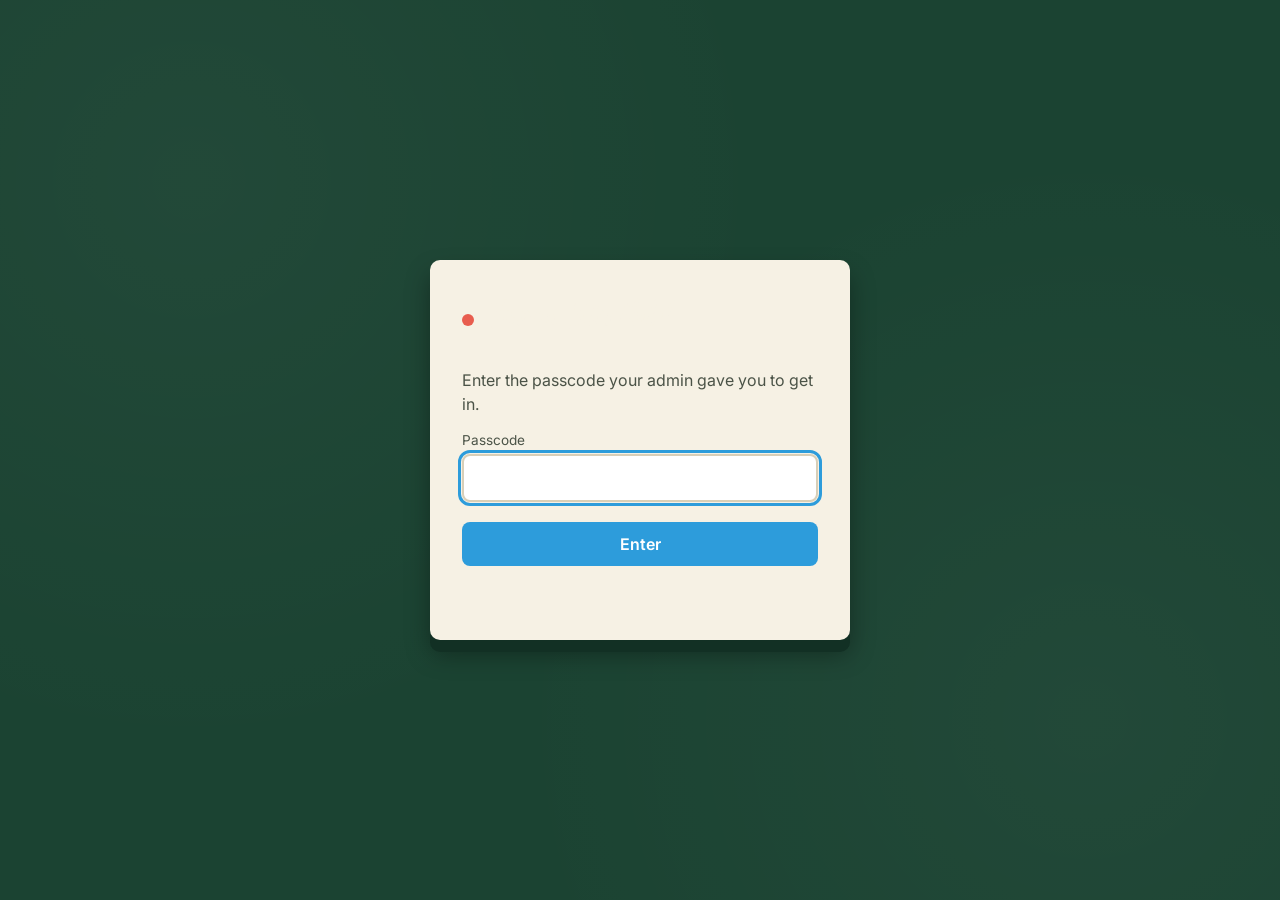
==== index.html @ bd0d5ed2 "Add game files and connect Supabase'" ====
<!doctype html>
<html lang="en">
<head>
  <meta charset="utf-8" />
  <meta name="viewport" content="width=device-width, initial-scale=1" />
  <title>Team Skribbl — Enter</title>
  <link rel="stylesheet" href="css/style.css" />
</head>
<body>
  <div class="center-stage">
    <div class="card">
      <div class="brand"><span class="dot"></span><h1>Team Skribbl</h1></div>
      <p>Enter the passcode your admin gave you to get in.</p>

      <form id="access-form">
        <label for="passcode-input">Passcode</label>
        <input type="password" id="passcode-input" autocomplete="off" required autofocus />
        <button type="submit" id="access-submit" class="btn-primary">Enter</button>
      </form>
      <p class="error-text" id="access-error"></p>
    </div>
  </div>

  <script type="module" src="js/access.js"></script>
</body>
</html>
---- css/style.css ----
@import url("https://fonts.googleapis.com/css2?family=Caveat:wght@600;700&family=Inter:wght@400;500;600;700&display=swap");

:root {
  --board-green: #1b4332;
  --board-green-dark: #123024;
  --chalk-cream: #f6f1e4;
  --ink: #23281f;
  --ink-soft: #4b5347;
  --marker-blue: #2d9cdb;
  --marker-yellow: #f2c14e;
  --marker-red: #e85d4e;
  --line: #d8cfb8;
  --radius: 10px;
}

* { box-sizing: border-box; }

body {
  margin: 0;
  min-height: 100vh;
  font-family: "Inter", system-ui, sans-serif;
  color: var(--ink);
  background: var(--board-green);
  background-image:
    radial-gradient(circle at 15% 20%, rgba(255,255,255,0.03) 0, transparent 45%),
    radial-gradient(circle at 85% 80%, rgba(255,255,255,0.03) 0, transparent 45%);
}

h1, h2, h3 {
  font-family: "Caveat", cursive;
  font-weight: 700;
  margin: 0 0 0.3em 0;
  line-height: 1;
}

h1 { font-size: 2.6rem; color: var(--chalk-cream); }
h2 { font-size: 1.9rem; }

p { line-height: 1.5; color: var(--ink-soft); }

.center-stage {
  min-height: 100vh;
  display: flex;
  align-items: center;
  justify-content: center;
  padding: 24px;
}

.card {
  background: var(--chalk-cream);
  border-radius: var(--radius);
  padding: 32px;
  width: 100%;
  max-width: 420px;
  box-shadow: 0 12px 0 var(--board-green-dark), 0 14px 24px rgba(0,0,0,0.35);
}

.brand {
  display: flex;
  align-items: baseline;
  gap: 10px;
  margin-bottom: 22px;
}
.brand .dot {
  width: 12px; height: 12px;
  border-radius: 50%;
  background: var(--marker-red);
  display: inline-block;
}

label {
  display: block;
  font-size: 0.85rem;
  color: var(--ink-soft);
  margin-bottom: 6px;
  margin-top: 16px;
}

input[type="text"], input[type="password"] {
  width: 100%;
  padding: 12px 14px;
  border: 2px solid var(--line);
  border-radius: 8px;
  font-size: 1rem;
  font-family: inherit;
  background: #fff;
}
input:focus { outline: 3px solid var(--marker-blue); outline-offset: 1px; }

button {
  font-family: inherit;
  font-size: 1rem;
  font-weight: 600;
  border: none;
  border-radius: 8px;
  padding: 12px 18px;
  cursor: pointer;
  transition: transform 0.05s ease;
}
button:active { transform: translateY(1px); }
button:disabled { opacity: 0.6; cursor: default; }

.btn-primary {
  background: var(--marker-blue);
  color: #fff;
  width: 100%;
  margin-top: 20px;
}

.btn-secondary {
  background: transparent;
  border: 2px solid var(--ink);
  color: var(--ink);
}

.error-text {
  color: var(--marker-red);
  font-size: 0.9rem;
  min-height: 1.2em;
  margin-top: 10px;
}

.hidden { display: none !important; }

.divider {
  display: flex;
  align-items: center;
  gap: 10px;
  margin: 26px 0 6px;
  color: var(--ink-soft);
  font-size: 0.85rem;
}
.divider::before, .divider::after {
  content: "";
  flex: 1;
  height: 1px;
  background: var(--line);
}

/* ---------- Lobby ---------- */

#player-list {
  list-style: none;
  padding: 0;
  margin: 14px 0;
  display: flex;
  flex-direction: column;
  gap: 6px;
}
#player-list li {
  padding: 8px 12px;
  background: #fff;
  border-radius: 6px;
  border: 1px solid var(--line);
}

.room-code-display {
  font-family: "Caveat", cursive;
  font-size: 2.2rem;
  letter-spacing: 2px;
  color: var(--marker-blue);
}

/* ---------- Game screen ---------- */

.game-layout {
  display: grid;
  grid-template-columns: 1fr 280px;
  grid-template-rows: auto 1fr auto;
  gap: 16px;
  height: 100vh;
  padding: 16px;
}

#status-bar {
  grid-column: 1 / -1;
  color: var(--chalk-cream);
  font-family: "Caveat", cursive;
  font-size: 1.6rem;
  display: flex;
  align-items: baseline;
  gap: 14px;
}
#timer {
  background: var(--marker-yellow);
  color: var(--ink);
  font-family: "Inter", sans-serif;
  font-weight: 700;
  border-radius: 20px;
  padding: 2px 14px;
  font-size: 1rem;
}
#word-hint {
  font-family: "Inter", sans-serif;
  font-size: 0.95rem;
  color: var(--chalk-cream);
  opacity: 0.85;
}

.board-panel {
  background: var(--chalk-cream);
  border-radius: var(--radius);
  padding: 12px;
  display: flex;
  flex-direction: column;
  gap: 10px;
}

#board {
  flex: 1;
  width: 100%;
  background: #fff;
  border-radius: 8px;
  border: 2px solid var(--line);
  touch-action: none;
  cursor: crosshair;
}

#toolbar {
  display: flex;
  align-items: center;
  gap: 10px;
}
.brush-size {
  width: 30px; height: 30px;
  border-radius: 50%;
  border: 2px solid var(--ink);
  background: #fff;
}
#color-picker { width: 44px; height: 34px; padding: 0; border: none; }

.side-panel {
  grid-row: 2 / 3;
  display: flex;
  flex-direction: column;
  gap: 12px;
}

#scoreboard {
  list-style: none;
  margin: 0;
  padding: 12px;
  background: var(--chalk-cream);
  border-radius: var(--radius);
  display: flex;
  flex-direction: column;
  gap: 6px;
}
#scoreboard li {
  display: flex;
  justify-content: space-between;
  padding: 6px 8px;
  border-radius: 6px;
}
#scoreboard li.is-drawer { background: rgba(45,156,219,0.18); font-weight: 600; }

.chat-panel {
  flex: 1;
  background: var(--chalk-cream);
  border-radius: var(--radius);
  padding: 12px;
  display: flex;
  flex-direction: column;
  min-height: 0;
}
#guess-log {
  list-style: none;
  margin: 0;
  padding: 0;
  flex: 1;
  overflow-y: auto;
  display: flex;
  flex-direction: column;
  gap: 4px;
  font-size: 0.9rem;
}
#guess-log li.correct-guess { color: #1b7a3d; font-weight: 700; }

#guess-form {
  grid-column: 2 / 3;
  display: flex;
  gap: 8px;
}
#guess-input {
  flex: 1;
  padding: 10px 12px;
  border-radius: 8px;
  border: 2px solid var(--line);
}

/* ---------- Word choice modal ---------- */

.modal-overlay {
  position: fixed;
  inset: 0;
  background: rgba(18,48,36,0.85);
  display: flex;
  align-items: center;
  justify-content: center;
  z-index: 20;
}
.modal-box {
  background: var(--chalk-cream);
  border-radius: var(--radius);
  padding: 30px;
  text-align: center;
}
.word-choice-btn {
  display: block;
  width: 100%;
  margin: 10px 0;
  padding: 14px;
  background: #fff;
  border: 2px solid var(--marker-blue);
  border-radius: 8px;
  font-size: 1.1rem;
}
.word-choice-btn:hover { background: var(--marker-blue); color: #fff; }

/* ---------- Admin ---------- */

.admin-wrap {
  max-width: 640px;
  margin: 40px auto;
  padding: 0 20px;
}
.code-row {
  display: flex;
  justify-content: space-between;
  align-items: center;
  background: var(--chalk-cream);
  padding: 10px 14px;
  border-radius: 8px;
  margin-bottom: 8px;
}
.code-row-inactive { opacity: 0.55; }
#code-list { list-style: none; padding: 0; margin-top: 20px; }
.banner {
  background: var(--marker-yellow);
  padding: 12px 14px;
  border-radius: 8px;
  margin-top: 16px;
  font-size: 0.9rem;
}

/* ---------- Final screen ---------- */

#final-screen .card { max-width: 480px; }
#final-scoreboard {
  list-style: none;
  padding: 0;
  margin: 18px 0;
  display: flex;
  flex-direction: column;
  gap: 8px;
}
#final-scoreboard li {
  display: flex;
  justify-content: space-between;
  padding: 10px 14px;
  background: #fff;
  border-radius: 8px;
  border: 1px solid var(--line);
}

@media (max-width: 720px) {
  .game-layout {
    grid-template-columns: 1fr;
    grid-template-rows: auto auto 1fr auto auto;
  }
  #guess-form { grid-column: 1 / -1; }
  .side-panel { grid-row: auto; }
}
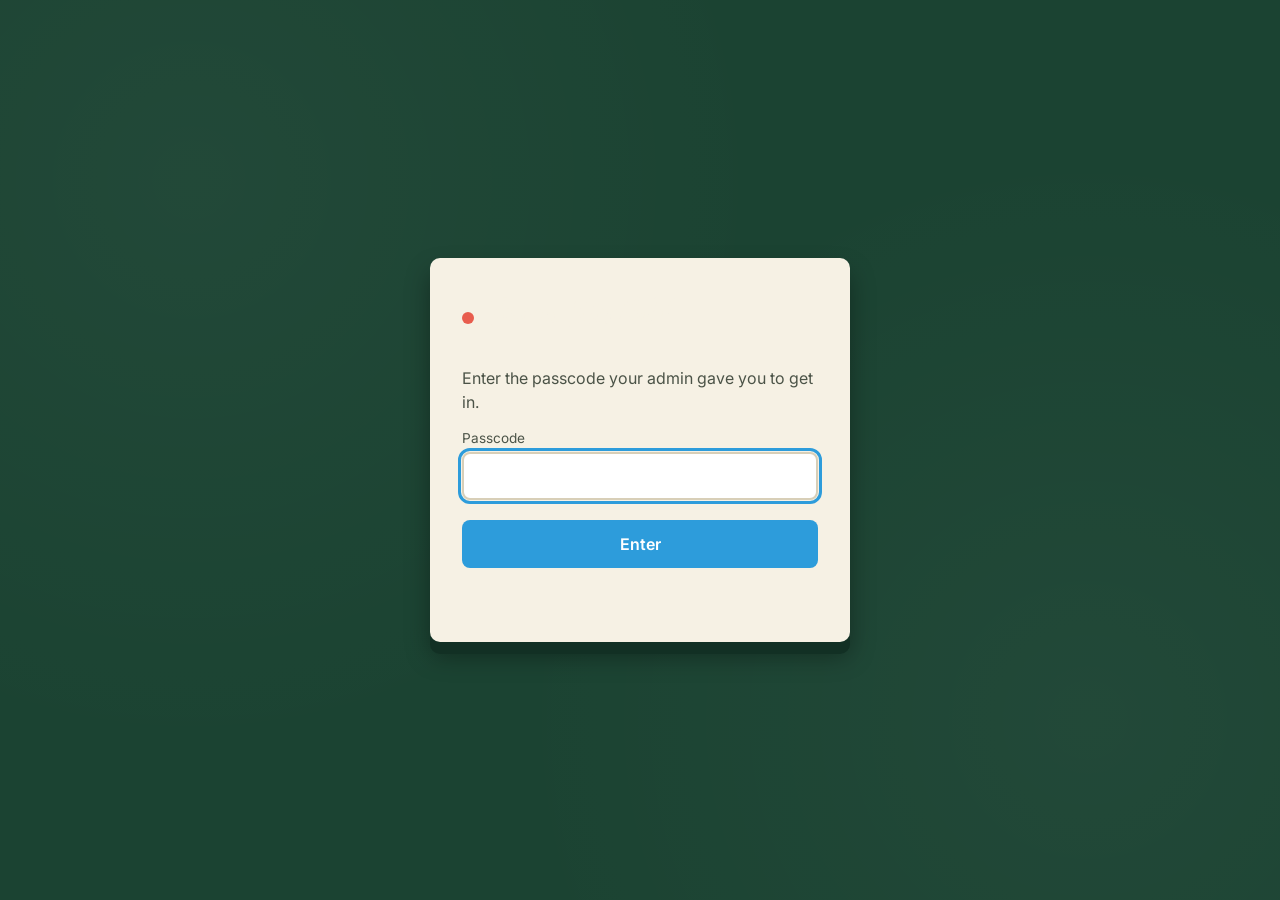
==== commit 5a49b332: "changed" ====
--- a/index.html
+++ b/index.html
@@ -2,8 +2,8 @@
 <html lang="en">
 <head>
   <meta charset="utf-8" />
-  <meta name="viewport" content="width=device-width, initial-scale=1" />
-  <title>Team Skribbl — Enter</title>
+  <meta name="viewport" content="width=device-width, initial-scale=1, viewport-fit=cover" />
+  <title>TeamPlay — Enter</title>
   <link rel="stylesheet" href="css/style.css" />
 </head>
 <body>
--- a/css/style.css
+++ b/css/style.css
@@ -76,7 +76,7 @@
   margin-top: 16px;
 }
 
-input[type="text"], input[type="password"] {
+input[type="text"], input[type="password"], select {
   width: 100%;
   padding: 12px 14px;
   border: 2px solid var(--line);
@@ -85,7 +85,8 @@
   font-family: inherit;
   background: #fff;
 }
-input:focus { outline: 3px solid var(--marker-blue); outline-offset: 1px; }
+select { appearance: none; cursor: pointer; }
+input:focus, select:focus { outline: 3px solid var(--marker-blue); outline-offset: 1px; }
 
 button {
   font-family: inherit;
@@ -167,13 +168,17 @@
   display: grid;
   grid-template-columns: 1fr 280px;
   grid-template-rows: auto 1fr auto;
+  grid-template-areas:
+    "status status"
+    "board  side"
+    "guess  guess";
   gap: 16px;
   height: 100vh;
   padding: 16px;
 }
 
 #status-bar {
-  grid-column: 1 / -1;
+  grid-area: status;
   color: var(--chalk-cream);
   font-family: "Caveat", cursive;
   font-size: 1.6rem;
@@ -198,6 +203,7 @@
 }
 
 .board-panel {
+  grid-area: board;
   background: var(--chalk-cream);
   border-radius: var(--radius);
   padding: 12px;
@@ -230,7 +236,7 @@
 #color-picker { width: 44px; height: 34px; padding: 0; border: none; }
 
 .side-panel {
-  grid-row: 2 / 3;
+  grid-area: side;
   display: flex;
   flex-direction: column;
   gap: 12px;
@@ -277,7 +283,7 @@
 #guess-log li.correct-guess { color: #1b7a3d; font-weight: 700; }
 
 #guess-form {
-  grid-column: 2 / 3;
+  grid-area: guess;
   display: flex;
   gap: 8px;
 }
@@ -363,11 +369,596 @@
   border: 1px solid var(--line);
 }
 
+/* ---------- Codenames ---------- */
+
+.team-columns {
+  display: grid;
+  grid-template-columns: 1fr 1fr;
+  gap: 16px;
+  margin: 20px 0;
+}
+.team-col {
+  background: #fff;
+  border-radius: 8px;
+  padding: 14px;
+  border: 2px solid var(--line);
+}
+.team-col-red h2 { color: var(--marker-red); }
+.team-col-blue h2 { color: var(--marker-blue); }
+.team-player-list {
+  list-style: none;
+  padding: 0;
+  margin: 8px 0 14px;
+  min-height: 60px;
+  display: flex;
+  flex-direction: column;
+  gap: 4px;
+  font-size: 0.9rem;
+}
+.team-player-list li.is-spymaster::after { content: " (spymaster)"; opacity: 0.6; }
+
+.btn-team { width: 100%; margin-top: 6px; color: #fff; }
+.btn-team-red { background: var(--marker-red); }
+.btn-team-blue { background: var(--marker-blue); }
+.btn-team-red-outline, .btn-team-blue-outline {
+  background: transparent;
+  border: 2px solid currentColor;
+}
+.btn-team-red-outline { color: var(--marker-red); }
+.btn-team-blue-outline { color: var(--marker-blue); }
+
+.codenames-layout {
+  display: grid;
+  grid-template-columns: 1fr 280px;
+  grid-template-rows: auto 1fr;
+  grid-template-areas:
+    "status status"
+    "board  side";
+  gap: 16px;
+  min-height: 100vh;
+  padding: 16px;
+}
+
+.cn-status-bar {
+  grid-area: status;
+  color: var(--chalk-cream);
+  font-family: "Caveat", cursive;
+  font-size: 1.5rem;
+  display: flex;
+  gap: 18px;
+  align-items: baseline;
+}
+#cn-clue-label { font-family: "Inter", sans-serif; font-size: 1rem; opacity: 0.9; }
+#cn-guesses-label {
+  font-family: "Inter", sans-serif;
+  font-size: 0.9rem;
+  background: var(--marker-yellow);
+  color: var(--ink);
+  border-radius: 20px;
+  padding: 2px 14px;
+}
+
+.cn-board {
+  grid-area: board;
+  display: grid;
+  grid-template-columns: repeat(5, 1fr);
+  grid-template-rows: repeat(5, 1fr);
+  gap: 10px;
+}
+
+.cn-card {
+  background: var(--chalk-cream);
+  border-radius: 8px;
+  display: flex;
+  align-items: center;
+  justify-content: center;
+  text-align: center;
+  padding: 10px;
+  font-weight: 600;
+  font-size: 0.95rem;
+  cursor: pointer;
+  border: 2px solid var(--line);
+  word-break: break-word;
+}
+.cn-card:hover { transform: translateY(-2px); }
+.cn-card.cn-card-clickable { cursor: pointer; }
+.cn-card.cn-card-disabled { cursor: default; }
+
+.cn-card.cn-revealed-red    { background: var(--marker-red); color: #fff; border-color: var(--marker-red); }
+.cn-card.cn-revealed-blue   { background: var(--marker-blue); color: #fff; border-color: var(--marker-blue); }
+.cn-card.cn-revealed-neutral{ background: #cfc7ab; color: var(--ink); }
+.cn-card.cn-revealed-assassin{ background: var(--ink); color: var(--chalk-cream); }
+
+.cn-card.cn-spy-hint-red    { box-shadow: inset 0 0 0 3px var(--marker-red); }
+.cn-card.cn-spy-hint-blue   { box-shadow: inset 0 0 0 3px var(--marker-blue); }
+.cn-card.cn-spy-hint-assassin { box-shadow: inset 0 0 0 3px var(--ink); }
+
+.cn-side-panel {
+  grid-area: side;
+  background: var(--chalk-cream);
+  border-radius: var(--radius);
+  padding: 16px;
+  display: flex;
+  flex-direction: column;
+  gap: 16px;
+}
+.cn-score { display: flex; justify-content: space-between; font-weight: 700; }
+.cn-score-red { color: var(--marker-red); }
+.cn-score-blue { color: var(--marker-blue); }
+
+#clue-form label { margin-top: 12px; }
+
+@media (max-width: 900px) {
+  .codenames-layout {
+    grid-template-columns: 1fr;
+    grid-template-rows: auto 1fr auto;
+    grid-template-areas:
+      "status"
+      "board"
+      "side";
+  }
+  .team-columns { grid-template-columns: 1fr; }
+}
+
+/* ---------- Spyfall ---------- */
+
+.sf-card { max-width: 480px; }
+
+.sf-timer {
+  font-family: "Caveat", cursive;
+  font-size: 2rem;
+  color: var(--marker-blue);
+  text-align: center;
+  margin-bottom: 10px;
+}
+
+.sf-role-box {
+  background: #fff;
+  border: 2px solid var(--line);
+  border-radius: 8px;
+  padding: 18px;
+  text-align: center;
+  margin-bottom: 18px;
+}
+.sf-role-label { font-size: 1.3rem; font-weight: 700; margin: 0; }
+.sf-role-box.sf-is-spy { border-color: var(--marker-red); background: #fdecea; }
+.sf-role-box.sf-is-spy .sf-role-label { color: var(--marker-red); }
+
+.sf-player-list {
+  list-style: none;
+  padding: 0;
+  margin: 10px 0 18px;
+  display: flex;
+  flex-direction: column;
+  gap: 6px;
+}
+.sf-player-row {
+  display: flex;
+  justify-content: space-between;
+  align-items: center;
+  padding: 10px 12px;
+  background: #fff;
+  border: 2px solid var(--line);
+  border-radius: 8px;
+  cursor: pointer;
+}
+.sf-player-row.sf-accused-by-me { border-color: var(--marker-blue); }
+.sf-vote-count {
+  font-size: 0.8rem;
+  background: var(--marker-yellow);
+  border-radius: 12px;
+  padding: 1px 10px;
+}
+
+#sf-guess-form label { margin-top: 0; }
+
+/* ---------- Secret Hitler ---------- */
+
+.sh-layout {
+  max-width: 680px;
+  margin: 0 auto;
+  padding: 20px 16px;
+  display: flex;
+  flex-direction: column;
+  gap: 14px;
+  min-height: 100vh;
+}
+
+.sh-tracker-bar {
+  display: flex;
+  gap: 12px;
+  flex-wrap: wrap;
+}
+.sh-tracker { flex: 1; min-width: 120px; }
+.sh-tracker-label { font-size: 0.75rem; color: var(--chalk-cream); opacity: 0.7; display: block; margin-bottom: 4px; }
+.sh-track {
+  display: flex;
+  gap: 5px;
+  background: rgba(255,255,255,0.1);
+  border-radius: 6px;
+  padding: 5px;
+}
+.sh-pip {
+  width: 28px; height: 28px;
+  border-radius: 5px;
+  border: 2px solid rgba(255,255,255,0.2);
+}
+.sh-pip.filled-liberal  { background: var(--marker-blue); border-color: var(--marker-blue); }
+.sh-pip.filled-fascist  { background: var(--marker-red);  border-color: var(--marker-red); }
+.sh-pip.filled-election { background: var(--marker-yellow); border-color: var(--marker-yellow); }
+
+.sh-status-bar {
+  background: var(--chalk-cream);
+  border-radius: var(--radius);
+  padding: 12px 16px;
+  font-family: "Caveat", cursive;
+  font-size: 1.4rem;
+  color: var(--ink);
+}
+
+.sh-role-card {
+  background: var(--chalk-cream);
+  border-radius: var(--radius);
+  padding: 14px 16px;
+  border-left: 5px solid var(--marker-blue);
+}
+.sh-role-card.sh-role-fascist { border-left-color: var(--marker-red); }
+.sh-role-card.sh-role-hitler  { border-left-color: var(--ink); }
+#sh-role-label { font-weight: 700; margin: 0 0 4px; font-size: 1.1rem; }
+.sh-role-detail { font-size: 0.85rem; color: var(--ink-soft); margin: 0; }
+
+.sh-main-area {
+  background: var(--chalk-cream);
+  border-radius: var(--radius);
+  padding: 16px;
+  display: flex;
+  flex-direction: column;
+  gap: 12px;
+}
+
+.sh-player-list {
+  list-style: none;
+  padding: 0; margin: 0;
+  display: flex;
+  flex-direction: column;
+  gap: 6px;
+}
+.sh-player-row {
+  display: flex;
+  justify-content: space-between;
+  align-items: center;
+  padding: 10px 12px;
+  background: #fff;
+  border: 2px solid var(--line);
+  border-radius: 8px;
+}
+.sh-player-row.sh-is-president { border-color: var(--marker-blue); }
+.sh-player-row.sh-is-chancellor { border-color: var(--marker-yellow); }
+.sh-player-row.sh-is-dead { opacity: 0.4; text-decoration: line-through; }
+.sh-player-row.sh-clickable { cursor: pointer; }
+.sh-player-row.sh-clickable:hover { background: #f0f4ff; }
+.sh-tag {
+  font-size: 0.75rem;
+  border-radius: 12px;
+  padding: 2px 10px;
+}
+.sh-tag-president  { background: var(--marker-blue); color: #fff; }
+.sh-tag-chancellor { background: var(--marker-yellow); color: var(--ink); }
+.sh-tag-dead       { background: #ccc; color: #555; }
+.sh-tag-termlimit  { background: #eee; color: #999; font-size:0.7rem; }
+
+.sh-panel { background: #f5f0e4; border-radius: 8px; padding: 12px; }
+.sh-panel p { margin: 0 0 10px; font-size: 0.9rem; }
+
+.sh-vote-buttons { display: flex; gap: 10px; }
+.sh-ja-btn   { flex: 1; background: #1b7a3d; }
+.sh-nein-btn { flex: 1; border: 2px solid var(--marker-red); color: var(--marker-red); }
+
+.sh-cards { display: flex; gap: 10px; flex-wrap: wrap; }
+.sh-card {
+  flex: 1; min-width: 80px;
+  padding: 16px 10px;
+  border-radius: 8px;
+  border: 2px solid var(--line);
+  text-align: center;
+  font-weight: 700;
+  cursor: pointer;
+}
+.sh-card:hover { transform: translateY(-2px); }
+.sh-card.sh-card-liberal { background: #dbeeff; border-color: var(--marker-blue); color: var(--marker-blue); }
+.sh-card.sh-card-fascist { background: #fdecea; border-color: var(--marker-red); color: var(--marker-red); }
+.sh-card.sh-card-back { background: #eee; color: #999; cursor: default; }
+
+.sh-vote-result {
+  background: #fff3cd;
+  border-radius: 8px;
+  padding: 10px 14px;
+  font-size: 0.9rem;
+}
+
+.sh-election-tracker { min-width: 100px; }
+.sh-pips { display: flex; gap: 5px; background: rgba(255,255,255,0.1); border-radius: 6px; padding: 5px; }
+
+
 @media (max-width: 720px) {
   .game-layout {
     grid-template-columns: 1fr;
-    grid-template-rows: auto auto 1fr auto auto;
+    grid-template-rows: auto auto 1fr auto;
+    grid-template-areas:
+      "status"
+      "board"
+      "side"
+      "guess";
   }
-  #guess-form { grid-column: 1 / -1; }
-  .side-panel { grid-row: auto; }
-}
+}
+
+/* ---------- Gartic Phone ---------- */
+
+.gp-card { max-width: 560px; }
+.gp-subheading { font-size: 0.9rem; color: var(--ink-soft); margin-top: -8px; }
+
+.gp-textarea {
+  width: 100%;
+  min-height: 80px;
+  padding: 12px;
+  border: 2px solid var(--line);
+  border-radius: 8px;
+  font-size: 1rem;
+  font-family: inherit;
+  resize: vertical;
+}
+
+.gp-prev-canvas {
+  width: 100%;
+  height: 220px;
+  background: #fff;
+  border-radius: 8px;
+  border: 2px solid var(--line);
+  display: block;
+  margin-bottom: 12px;
+}
+
+.gp-canvas-wrap { width: 100%; height: 320px; border-radius: 8px; overflow: hidden; }
+.gp-canvas { width: 100%; height: 100%; background: #fff; touch-action: none; cursor: crosshair; display: block; }
+
+.gp-toolbar { display: flex; gap: 8px; align-items: center; flex-wrap: wrap; margin-top: 8px; }
+.gp-toolbar input[type="color"] { width: 40px; height: 32px; padding: 0; border: none; }
+.gp-brush-btn { width: 32px; height: 32px; border-radius: 50%; border: 2px solid var(--ink); background: var(--chalk-cream); }
+
+.gp-draw-prompt {
+  font-family: "Caveat", cursive;
+  font-size: 1.6rem;
+  color: var(--ink);
+  background: var(--marker-yellow);
+  padding: 8px 14px;
+  border-radius: 8px;
+  margin: 0 0 10px;
+}
+
+.gp-waiting  { font-size: 0.85rem; color: var(--ink-soft); margin-top: 10px; }
+.gp-progress { font-size: 0.8rem;  color: var(--ink-soft); margin: 4px 0 0; }
+
+.gp-reveal-wrap { max-width: 640px; width: 100%; padding: 20px 16px; margin: 0 auto; }
+.gp-reveal-title { font-family: "Caveat", cursive; font-size: 2rem; color: var(--chalk-cream); margin-bottom: 16px; }
+.gp-slideshow { display: flex; flex-direction: column; gap: 16px; }
+.gp-slide { background: var(--chalk-cream); border-radius: var(--radius); padding: 14px; }
+.gp-slide-author { font-size: 0.8rem; color: var(--ink-soft); margin: 0 0 8px; }
+.gp-slide-text { font-family: "Caveat", cursive; font-size: 1.6rem; margin: 0; }
+.gp-slide-canvas { width: 100%; height: 240px; background: #fff; border-radius: 8px; display: block; }
+.gp-reveal-nav { display: flex; gap: 10px; margin-top: 18px; padding-bottom: 40px; }
+
+/* ==========================================================
+   MOBILE PASS — all game screens
+   ========================================================== */
+
+/* ---- Global: prevent iOS auto-zoom on input focus ---- */
+@media (max-width: 640px) {
+  input[type="text"],
+  input[type="password"],
+  input[type="number"],
+  textarea,
+  select {
+    font-size: 16px !important;
+  }
+}
+
+/* ---- Global: minimum tap targets ---- */
+button { min-height: 44px; }
+.btn-primary, .btn-secondary { min-height: 48px; }
+
+/* ---- Global: canvas always blocks scroll while drawing ---- */
+canvas { touch-action: none; }
+
+/* ==========================================================
+   Passcode / index screen
+   ========================================================== */
+@media (max-width: 640px) {
+  .center-stage { padding: 16px; align-items: flex-start; padding-top: 40px; }
+  .card { padding: 24px 20px; }
+}
+
+/* ==========================================================
+   Skribbl game — mobile layout
+   ========================================================== */
+@media (max-width: 720px) {
+  .game-layout {
+    grid-template-columns: 1fr;
+    grid-template-rows: auto auto auto 1fr;
+    grid-template-areas:
+      "status"
+      "board"
+      "guess"
+      "side";
+    height: auto;
+    min-height: 100vh;
+    padding: 10px;
+    gap: 10px;
+  }
+
+  /* Canvas panel fills width, fixed height on mobile */
+  .board-panel { min-height: 280px; }
+  #board { min-height: 250px; cursor: crosshair; }
+
+  /* Toolbar scrolls horizontally so it never wraps */
+  #toolbar {
+    overflow-x: auto;
+    flex-wrap: nowrap;
+    -webkit-overflow-scrolling: touch;
+    padding-bottom: 2px;
+    gap: 8px;
+  }
+  #toolbar::-webkit-scrollbar { display: none; }
+
+  /* Brush size buttons bigger for finger tapping */
+  .brush-size { width: 38px; height: 38px; flex-shrink: 0; }
+  #color-picker { width: 48px; height: 40px; flex-shrink: 0; }
+  #clear-btn { flex-shrink: 0; white-space: nowrap; }
+
+  /* Scoreboard compact on mobile */
+  .side-panel { max-height: 180px; overflow-y: auto; }
+  #scoreboard li { padding: 5px 8px; font-size: 0.85rem; }
+
+  /* Guess input + chat */
+  .chat-panel { max-height: 160px; }
+  #guess-form { flex-direction: row; gap: 8px; }
+  #guess-input { font-size: 16px; }
+
+  /* Status bar smaller on mobile */
+  #status-bar { font-size: 1.2rem; gap: 8px; flex-wrap: wrap; }
+  #timer { font-size: 0.85rem; }
+  #word-hint { font-size: 0.8rem; }
+
+  /* Word choice modal */
+  .modal-box { padding: 20px 16px; width: 90vw; }
+  .word-choice-btn { padding: 12px; font-size: 1rem; }
+}
+
+/* ==========================================================
+   Codenames — mobile layout
+   ========================================================== */
+@media (max-width: 900px) {
+  .codenames-layout {
+    grid-template-columns: 1fr;
+    grid-template-areas:
+      "status"
+      "board"
+      "side";
+    min-height: 100vh;
+    height: auto;
+    padding: 10px;
+    gap: 10px;
+  }
+  .cn-side-panel { flex-direction: row; flex-wrap: wrap; gap: 10px; }
+  #clue-form { width: 100%; }
+}
+
+@media (max-width: 640px) {
+  /* Smaller cards so the 5×5 grid fits on phones */
+  .cn-board { gap: 5px; }
+  .cn-card {
+    font-size: 0.65rem;
+    padding: 6px 4px;
+    border-radius: 6px;
+    min-height: 48px;
+    word-break: break-word;
+    hyphens: auto;
+  }
+  .cn-status-bar { font-size: 1.1rem; gap: 8px; flex-wrap: wrap; }
+  #cn-guesses-label { font-size: 0.78rem; }
+  .cn-score { font-size: 0.9rem; }
+
+  /* Clue form stacks on mobile */
+  #clue-form { display: flex; flex-direction: column; gap: 6px; }
+  #clue-form input { font-size: 16px; }
+  #clue-form button { width: 100%; }
+  #pass-turn-btn { width: 100%; }
+
+  /* Team setup */
+  .team-columns { grid-template-columns: 1fr; }
+  .team-col { padding: 12px; }
+  .btn-team { min-height: 46px; }
+}
+
+/* ==========================================================
+   Spyfall — mobile layout
+   ========================================================== */
+@media (max-width: 640px) {
+  .sf-card { max-width: 100%; padding: 20px 16px; }
+  .sf-role-label { font-size: 1.1rem; }
+  .sf-player-row { padding: 12px; }
+  .sf-vote-buttons { gap: 8px; }
+  .sf-ja-btn, .sf-nein-btn { padding: 14px 10px; font-size: 0.95rem; min-height: 52px; }
+  #sf-guess-input { font-size: 16px; }
+  .sf-timer { font-size: 1.6rem; }
+}
+
+/* ==========================================================
+   Secret Hitler — mobile layout
+   ========================================================== */
+@media (max-width: 640px) {
+  .sh-layout { padding: 12px 12px 40px; gap: 10px; }
+
+  /* Tracker pills smaller */
+  .sh-pip { width: 22px; height: 22px; border-radius: 4px; }
+  .sh-tracker-bar { gap: 8px; }
+  .sh-tracker-label { font-size: 0.7rem; }
+
+  /* Status bar */
+  .sh-status-bar { font-size: 1.1rem; padding: 10px 12px; }
+
+  /* Player rows bigger tap targets */
+  .sh-player-row { padding: 12px; min-height: 52px; }
+  .sh-tag { font-size: 0.7rem; padding: 2px 8px; }
+
+  /* Nominate list */
+  #sh-nominate-list .sh-player-row { min-height: 52px; }
+
+  /* Vote buttons big and easy to tap */
+  .sh-vote-buttons { gap: 10px; }
+  .sh-ja-btn   { min-height: 56px; font-size: 1.1rem; }
+  .sh-nein-btn { min-height: 56px; font-size: 1.1rem; }
+
+  /* Policy cards bigger */
+  .sh-card { padding: 20px 10px; font-size: 0.95rem; min-height: 80px; }
+
+  /* Executive list */
+  #sh-executive-list .sh-player-row { min-height: 52px; }
+
+  /* Role card */
+  #sh-role-label { font-size: 1rem; }
+  .sh-role-detail { font-size: 0.8rem; }
+}
+
+/* ==========================================================
+   Gartic Phone — mobile layout
+   ========================================================== */
+@media (max-width: 640px) {
+  /* Cards are already single-column via lobby.css but center-stage cards */
+  .gp-card { padding: 16px; max-width: 100%; }
+  .gp-draw-prompt { font-size: 1.3rem; padding: 8px 12px; }
+
+  /* Shorter canvas on phones so toolbar + submit button are visible without scrolling */
+  .gp-canvas-wrap { height: 240px; }
+  .gp-prev-canvas { height: 160px; }
+
+  /* Toolbar: single horizontal scrollable row, no wrapping */
+  .gp-toolbar {
+    overflow-x: auto;
+    flex-wrap: nowrap;
+    -webkit-overflow-scrolling: touch;
+    padding-bottom: 4px;
+    gap: 10px;
+  }
+  .gp-toolbar::-webkit-scrollbar { display: none; }
+  .gp-brush-btn { flex-shrink: 0; width: 38px; height: 38px; }
+  .gp-toolbar .btn-secondary { flex-shrink: 0; white-space: nowrap; padding: 8px 14px; }
+
+  /* Textarea */
+  .gp-textarea { font-size: 16px; min-height: 70px; }
+
+  /* Reveal */
+  .gp-slide-canvas { height: 180px; }
+  .gp-reveal-title { font-size: 1.5rem; }
+  .gp-reveal-nav { flex-direction: column; gap: 8px; }
+  .gp-reveal-nav button { width: 100%; }
+}
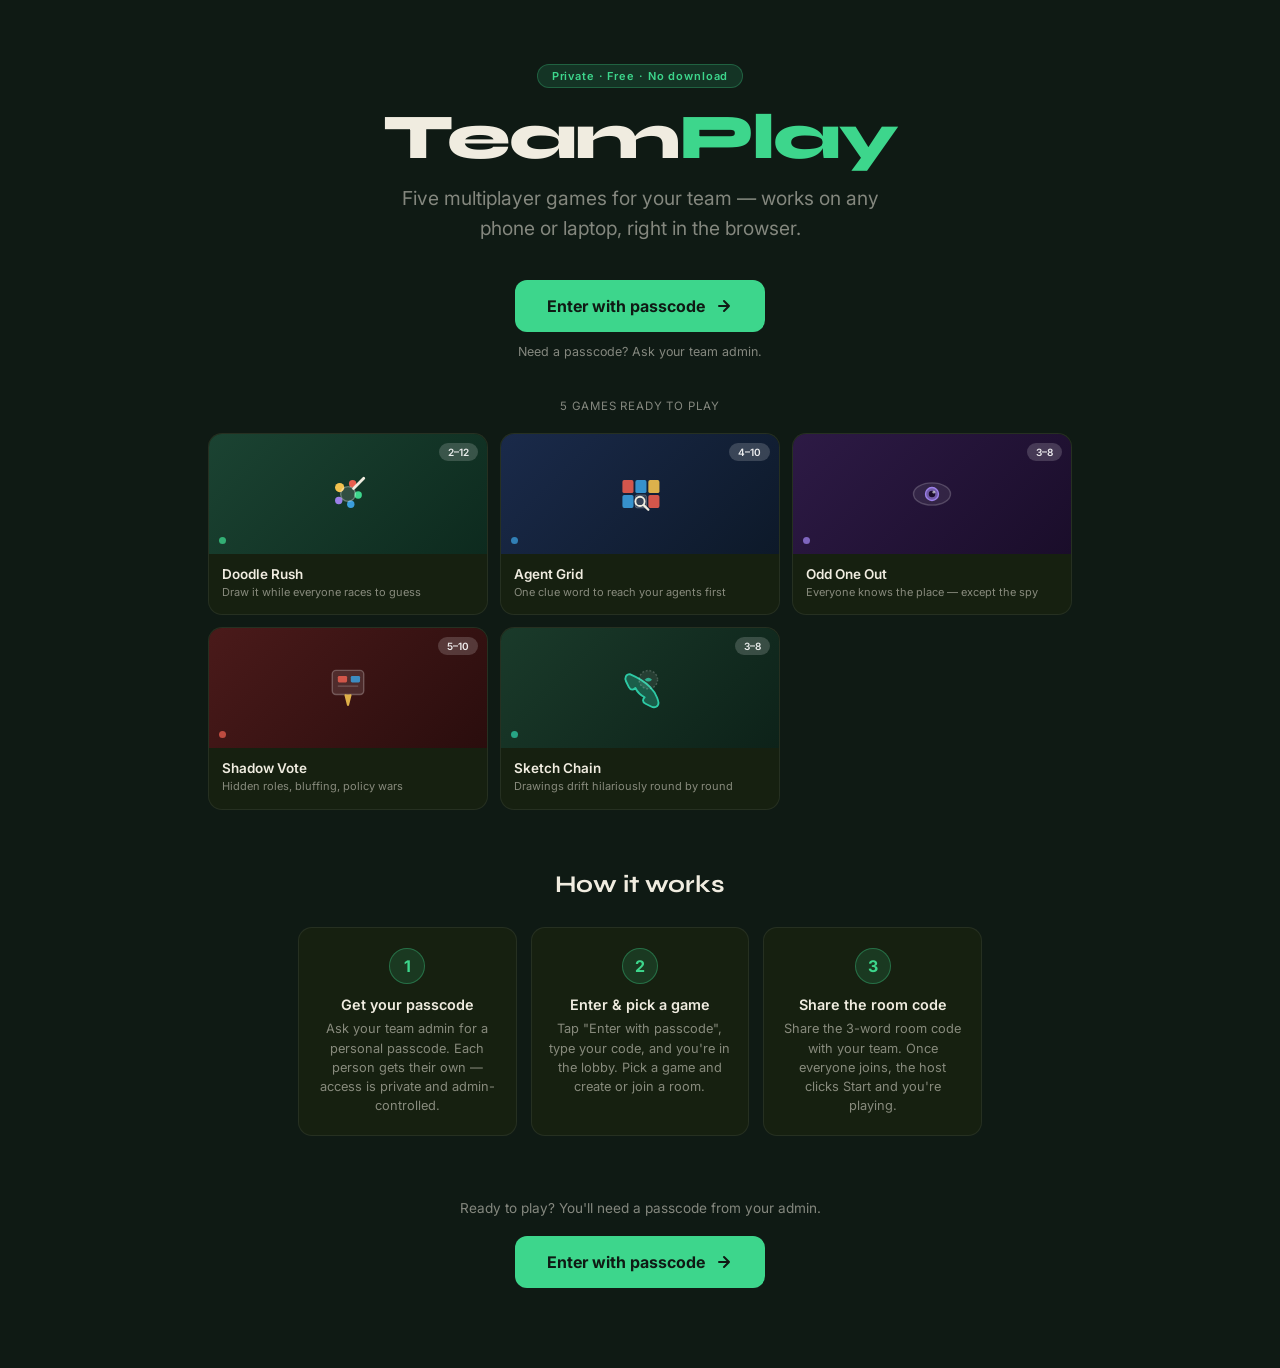
==== commit 003f544a: "updte" ====
--- a/index.html
+++ b/index.html
@@ -1,26 +1,382 @@
 <!doctype html>
 <html lang="en">
 <head>
-  <meta charset="utf-8" />
-  <meta name="viewport" content="width=device-width, initial-scale=1, viewport-fit=cover" />
-  <title>TeamPlay — Enter</title>
-  <link rel="stylesheet" href="css/style.css" />
+  <meta charset="utf-8"/>
+  <meta name="viewport" content="width=device-width, initial-scale=1, viewport-fit=cover"/>
+  <title>TeamPlay — Private Games for Your Team</title>
+  <link rel="preconnect" href="https://fonts.googleapis.com"/>
+  <link href="https://fonts.googleapis.com/css2?family=Syne:wght@700;800&family=Inter:wght@400;500;600;700&display=swap" rel="stylesheet"/>
+  <style>
+    *, *::before, *::after { box-sizing: border-box; margin: 0; padding: 0; }
+    @media (prefers-reduced-motion: reduce) { *, *::before, *::after { animation: none !important; } }
+
+    :root {
+      --bg: #0f1a14; --surface: #162010; --chalk: #f0ece0;
+      --chalk-dim: rgba(240,236,224,0.52); --accent: #3dd68c;
+      --accent-dim: rgba(61,214,140,0.14); --radius: 14px;
+    }
+
+    body {
+      background: var(--bg);
+      font-family: "Inter", system-ui, sans-serif;
+      color: var(--chalk);
+      min-height: 100vh;
+    }
+
+    /* ---- Hero ---- */
+    .hero {
+      text-align: center;
+      padding: 64px 20px 40px;
+    }
+    .hero-badge {
+      display: inline-block;
+      font-size: 11px;
+      font-weight: 600;
+      letter-spacing: 0.08em;
+      color: var(--accent);
+      background: var(--accent-dim);
+      border: 1px solid rgba(61,214,140,0.28);
+      border-radius: 20px;
+      padding: 4px 14px;
+      margin-bottom: 18px;
+    }
+    .hero-brand {
+      font-family: "Syne", sans-serif;
+      font-size: clamp(2.4rem, 8vw, 4rem);
+      font-weight: 800;
+      letter-spacing: -0.03em;
+      line-height: 1;
+      margin-bottom: 14px;
+    }
+    .hero-brand span { color: var(--accent); }
+    .hero-sub {
+      font-size: clamp(1rem, 3vw, 1.2rem);
+      color: var(--chalk-dim);
+      max-width: 480px;
+      margin: 0 auto 36px;
+      line-height: 1.55;
+    }
+    .hero-cta {
+      display: inline-flex;
+      align-items: center;
+      gap: 10px;
+      padding: 16px 32px;
+      background: var(--accent);
+      color: #0f1a14;
+      font-size: 1rem;
+      font-weight: 700;
+      font-family: inherit;
+      border: none;
+      border-radius: 12px;
+      cursor: pointer;
+      text-decoration: none;
+      transition: background 0.15s, transform 0.1s;
+    }
+    .hero-cta:hover { background: #52e8a4; }
+    .hero-cta:active { transform: scale(0.97); }
+    .hero-cta svg { flex-shrink: 0; }
+
+    .hero-note {
+      font-size: 0.78rem;
+      color: var(--chalk-dim);
+      margin-top: 12px;
+    }
+
+    /* ---- Games section ---- */
+    .games-section {
+      max-width: 900px;
+      margin: 0 auto;
+      padding: 0 18px 60px;
+    }
+    .games-label {
+      font-size: 0.72rem;
+      letter-spacing: 0.07em;
+      text-transform: uppercase;
+      color: var(--chalk-dim);
+      text-align: center;
+      margin-bottom: 20px;
+    }
+    .games-grid {
+      display: grid;
+      grid-template-columns: repeat(3, 1fr);
+      gap: 12px;
+    }
+
+    /* Game card (decorative — same animations as lobby) */
+    .game-card {
+      border-radius: var(--radius);
+      overflow: hidden;
+      border: 1.5px solid rgba(255,255,255,0.07);
+      background: var(--surface);
+      opacity: 0;
+      transform: translateY(16px);
+      animation: cardEnter 0.4s ease-out forwards;
+    }
+    .game-card:nth-child(1) { animation-delay: 0.1s; }
+    .game-card:nth-child(2) { animation-delay: 0.17s; }
+    .game-card:nth-child(3) { animation-delay: 0.24s; }
+    .game-card:nth-child(4) { animation-delay: 0.31s; }
+    .game-card:nth-child(5) { animation-delay: 0.38s; }
+    @keyframes cardEnter { to { opacity: 1; transform: translateY(0); } }
+
+    .card-art {
+      height: 120px;
+      display: flex; align-items: center; justify-content: center;
+      position: relative; overflow: hidden;
+    }
+    .ca-skribbl   { background: linear-gradient(135deg,#1b4332,#0d2a1e); }
+    .ca-codenames { background: linear-gradient(135deg,#1a2a4a,#0d1929); }
+    .ca-spyfall   { background: linear-gradient(135deg,#2d1a45,#1a0d2a); }
+    .ca-sh        { background: linear-gradient(135deg,#4a1a1a,#2a0d0d); }
+    .ca-gartic    { background: linear-gradient(135deg,#1a3a2a,#0d2219); }
+
+    .art-icon {
+      display: flex; align-items: center; justify-content: center;
+    }
+    .game-card[data-game="skribbl"]       .art-icon { animation: sway   3s ease-in-out infinite; }
+    .game-card[data-game="codenames"]     .art-icon { animation: bob    2.6s ease-in-out infinite; }
+    .game-card[data-game="spyfall"]       .art-icon { animation: blink  2.8s ease-in-out infinite; }
+    .game-card[data-game="secret_hitler"] .art-icon { animation: fan    3.5s ease-in-out infinite; }
+    .game-card[data-game="gartic_phone"]  .art-icon { animation: wiggle 2.2s ease-in-out infinite; }
+    @keyframes sway   { 0%,100%{transform:rotate(-7deg)} 50%{transform:rotate(7deg)} }
+    @keyframes bob    { 0%,100%{transform:translateY(0)} 50%{transform:translateY(-8px)} }
+    @keyframes blink  { 0%,40%,60%,100%{transform:scale(1);opacity:1} 50%{transform:scale(0.82);opacity:.45} }
+    @keyframes fan    { 0%,100%{transform:rotate(0)} 25%{transform:rotate(-12deg)} 75%{transform:rotate(12deg)} }
+    @keyframes wiggle { 0%,100%{transform:rotate(0) translateX(0)} 20%{transform:rotate(-11deg) translateX(-4px)} 40%{transform:rotate(11deg) translateX(4px)} 60%{transform:rotate(-6deg) translateX(-2px)} 80%{transform:rotate(6deg) translateX(2px)} }
+
+    .card-pip {
+      position: absolute; top: 9px; right: 9px;
+      font-size: 10px; font-weight: 600;
+      padding: 3px 9px; border-radius: 20px;
+      background: rgba(255,255,255,0.17);
+      color: rgba(255,255,255,0.9);
+      animation: breathe 3s ease-in-out infinite;
+    }
+    @keyframes breathe { 0%,100%{opacity:.65} 50%{opacity:1} }
+    .ca-dot {
+      position: absolute; bottom:10px; left:10px;
+      width:7px; height:7px; border-radius:50%; opacity:.75;
+    }
+    .card-info { padding: 12px 13px 14px; }
+    .card-title { font-size: 13.5px; font-weight: 600; margin-bottom: 3px; }
+    .card-desc  { font-size: 11px; color: var(--chalk-dim); line-height: 1.45; }
+
+    /* ---- How it works ---- */
+    .how-section {
+      max-width: 720px;
+      margin: 0 auto 64px;
+      padding: 0 18px;
+    }
+    .how-title {
+      font-family: "Syne", sans-serif;
+      font-size: 1.5rem;
+      font-weight: 700;
+      text-align: center;
+      margin-bottom: 28px;
+    }
+    .how-steps {
+      display: grid;
+      grid-template-columns: repeat(3,1fr);
+      gap: 14px;
+    }
+    .how-step {
+      background: var(--surface);
+      border-radius: var(--radius);
+      padding: 20px 16px;
+      border: 1px solid rgba(255,255,255,0.07);
+      text-align: center;
+    }
+    .how-num {
+      width: 36px; height: 36px; border-radius: 50%;
+      background: var(--accent-dim);
+      border: 1.5px solid rgba(61,214,140,0.35);
+      color: var(--accent);
+      font-weight: 700; font-size: 1rem;
+      display: flex; align-items: center; justify-content: center;
+      margin: 0 auto 12px;
+    }
+    .how-step-title { font-weight: 600; font-size: 0.9rem; margin-bottom: 6px; }
+    .how-step-desc  { font-size: 0.8rem; color: var(--chalk-dim); line-height: 1.5; }
+
+    /* ---- Bottom CTA ---- */
+    .bottom-cta {
+      text-align: center;
+      padding: 0 20px 80px;
+    }
+    .bottom-cta p { color: var(--chalk-dim); font-size: 0.85rem; margin-bottom: 20px; }
+
+    /* ---- Responsive ---- */
+    @media (max-width: 640px) {
+      .hero { padding: 48px 16px 32px; }
+      .games-grid { grid-template-columns: repeat(2,1fr); gap:10px; }
+      .card-art { height: 100px; }
+      .how-steps { grid-template-columns: 1fr; gap: 10px; }
+      .how-step { display: flex; align-items: flex-start; gap: 14px; text-align: left; padding: 16px; }
+      .how-num { flex-shrink: 0; margin: 0; }
+    }
+    @media (max-width: 400px) {
+      .games-grid { grid-template-columns: 1fr; }
+    }
+  </style>
 </head>
 <body>
-  <div class="center-stage">
-    <div class="card">
-      <div class="brand"><span class="dot"></span><h1>Team Skribbl</h1></div>
-      <p>Enter the passcode your admin gave you to get in.</p>
-
-      <form id="access-form">
-        <label for="passcode-input">Passcode</label>
-        <input type="password" id="passcode-input" autocomplete="off" required autofocus />
-        <button type="submit" id="access-submit" class="btn-primary">Enter</button>
-      </form>
-      <p class="error-text" id="access-error"></p>
-    </div>
+
+<!-- Hero -->
+<div class="hero">
+  <div class="hero-badge">Private · Free · No download</div>
+  <h1 class="hero-brand">Team<span>Play</span></h1>
+  <p class="hero-sub">Five multiplayer games for your team — works on any phone or laptop, right in the browser.</p>
+  <a href="access.html" class="hero-cta">
+    Enter with passcode
+    <svg width="18" height="18" viewBox="0 0 18 18" fill="none"><path d="M4 9h10M9 4l5 5-5 5" stroke="#0f1a14" stroke-width="2" stroke-linecap="round" stroke-linejoin="round"/></svg>
+  </a>
+  <p class="hero-note">Need a passcode? Ask your team admin.</p>
+</div>
+
+<!-- Games showcase -->
+<div class="games-section">
+  <p class="games-label">5 games ready to play</p>
+  <div class="games-grid">
+
+    <div class="game-card" data-game="skribbl">
+      <div class="card-art ca-skribbl">
+        <span class="art-icon">
+          <svg width="50" height="50" viewBox="0 0 54 54" fill="none">
+            <circle cx="18" cy="20" r="5" fill="#f2c14e"/><circle cx="32" cy="16" r="4" fill="#e85d4e"/>
+            <circle cx="38" cy="28" r="4" fill="#3dd68c"/><circle cx="30" cy="38" r="4" fill="#3a9edc"/>
+            <circle cx="17" cy="34" r="4" fill="#9b7fe8"/>
+            <ellipse cx="27" cy="27" rx="8" ry="8" fill="rgba(255,255,255,0.12)" stroke="rgba(255,255,255,0.3)" stroke-width="1.5"/>
+            <line x1="33" y1="21" x2="44" y2="10" stroke="#f0ece0" stroke-width="3" stroke-linecap="round"/>
+          </svg>
+        </span>
+        <span class="card-pip">2–12</span>
+        <div class="ca-dot" style="background:#3dd68c"></div>
+      </div>
+      <div class="card-info">
+        <p class="card-title">Doodle Rush</p>
+        <p class="card-desc">Draw it while everyone races to guess</p>
+      </div>
+    </div>
+
+    <div class="game-card" data-game="codenames">
+      <div class="card-art ca-codenames">
+        <span class="art-icon">
+          <svg width="50" height="50" viewBox="0 0 54 54" fill="none">
+            <rect x="8" y="12" width="12" height="14" rx="2" fill="#e85d4e" opacity=".9"/>
+            <rect x="22" y="12" width="12" height="14" rx="2" fill="#3a9edc" opacity=".9"/>
+            <rect x="36" y="12" width="12" height="14" rx="2" fill="#f2c14e" opacity=".9"/>
+            <rect x="8" y="28" width="12" height="14" rx="2" fill="#3a9edc" opacity=".9"/>
+            <rect x="22" y="28" width="12" height="14" rx="2" fill="rgba(255,255,255,0.15)" stroke="rgba(255,255,255,0.25)" stroke-width="1"/>
+            <rect x="36" y="28" width="12" height="14" rx="2" fill="#e85d4e" opacity=".9"/>
+            <circle cx="27" cy="35" r="5" fill="none" stroke="#f0ece0" stroke-width="2"/>
+            <line x1="31" y1="39" x2="36" y2="44" stroke="#f0ece0" stroke-width="2.5" stroke-linecap="round"/>
+          </svg>
+        </span>
+        <span class="card-pip">4–10</span>
+        <div class="ca-dot" style="background:#3a9edc"></div>
+      </div>
+      <div class="card-info">
+        <p class="card-title">Agent Grid</p>
+        <p class="card-desc">One clue word to reach your agents first</p>
+      </div>
+    </div>
+
+    <div class="game-card" data-game="spyfall">
+      <div class="card-art ca-spyfall">
+        <span class="art-icon">
+          <svg width="50" height="50" viewBox="0 0 54 54" fill="none">
+            <ellipse cx="27" cy="27" rx="20" ry="12" fill="rgba(255,255,255,0.07)" stroke="rgba(255,255,255,0.2)" stroke-width="1.5"/>
+            <circle cx="27" cy="27" r="7" fill="rgba(155,127,232,0.6)" stroke="#9b7fe8" stroke-width="1.5"/>
+            <circle cx="27" cy="27" r="3.5" fill="#1a0d2a"/>
+            <circle cx="29" cy="25" r="1.5" fill="rgba(255,255,255,0.6)"/>
+          </svg>
+        </span>
+        <span class="card-pip">3–8</span>
+        <div class="ca-dot" style="background:#9b7fe8"></div>
+      </div>
+      <div class="card-info">
+        <p class="card-title">Odd One Out</p>
+        <p class="card-desc">Everyone knows the place — except the spy</p>
+      </div>
+    </div>
+
+    <div class="game-card" data-game="secret_hitler">
+      <div class="card-art ca-sh">
+        <span class="art-icon">
+          <svg width="50" height="50" viewBox="0 0 54 54" fill="none">
+            <rect x="10" y="8" width="34" height="26" rx="4" fill="rgba(255,255,255,0.1)" stroke="rgba(255,255,255,0.25)" stroke-width="1.5"/>
+            <rect x="16" y="14" width="10" height="7" rx="1.5" fill="#e85d4e" opacity=".85"/>
+            <rect x="30" y="14" width="10" height="7" rx="1.5" fill="#3a9edc" opacity=".85"/>
+            <line x1="16" y1="25" x2="38" y2="25" stroke="rgba(255,255,255,0.2)" stroke-width="1.5"/>
+            <path d="M24 34 L27 46 L30 34" stroke="#f2c14e" stroke-width="2" fill="#f2c14e" opacity=".9"/>
+          </svg>
+        </span>
+        <span class="card-pip">5–10</span>
+        <div class="ca-dot" style="background:#e85d4e"></div>
+      </div>
+      <div class="card-info">
+        <p class="card-title">Shadow Vote</p>
+        <p class="card-desc">Hidden roles, bluffing, policy wars</p>
+      </div>
+    </div>
+
+    <div class="game-card" data-game="gartic_phone">
+      <div class="card-art ca-gartic">
+        <span class="art-icon">
+          <svg width="50" height="50" viewBox="0 0 54 54" fill="none">
+            <path d="M16 12 C12 12 10 16 12 20 L15 26 C17 30 20 29 22 27 C24 31 28 35 32 37 C30 39 29 42 33 44 L39 47 C43 49 47 47 47 43 C47 43 46 34 38 26 C30 18 16 12 16 12Z" fill="rgba(45,202,165,0.3)" stroke="#2dcaa5" stroke-width="2" stroke-linejoin="round"/>
+            <circle cx="36" cy="18" r="10" fill="rgba(255,255,255,0.08)" stroke="rgba(255,255,255,0.2)" stroke-width="1.5" stroke-dasharray="2 2"/>
+            <path d="M32 18 Q36 14 40 18 Q36 22 32 18Z" fill="#2dcaa5" opacity=".8"/>
+          </svg>
+        </span>
+        <span class="card-pip">3–8</span>
+        <div class="ca-dot" style="background:#2dcaa5"></div>
+      </div>
+      <div class="card-info">
+        <p class="card-title">Sketch Chain</p>
+        <p class="card-desc">Drawings drift hilariously round by round</p>
+      </div>
+    </div>
+
   </div>
-
-  <script type="module" src="js/access.js"></script>
+</div>
+
+<!-- How it works -->
+<div class="how-section">
+  <h2 class="how-title">How it works</h2>
+  <div class="how-steps">
+    <div class="how-step">
+      <div class="how-num">1</div>
+      <div>
+        <p class="how-step-title">Get your passcode</p>
+        <p class="how-step-desc">Ask your team admin for a personal passcode. Each person gets their own — access is private and admin-controlled.</p>
+      </div>
+    </div>
+    <div class="how-step">
+      <div class="how-num">2</div>
+      <div>
+        <p class="how-step-title">Enter & pick a game</p>
+        <p class="how-step-desc">Tap "Enter with passcode", type your code, and you're in the lobby. Pick a game and create or join a room.</p>
+      </div>
+    </div>
+    <div class="how-step">
+      <div class="how-num">3</div>
+      <div>
+        <p class="how-step-title">Share the room code</p>
+        <p class="how-step-desc">Share the 3-word room code with your team. Once everyone joins, the host clicks Start and you're playing.</p>
+      </div>
+    </div>
+  </div>
+</div>
+
+<!-- Bottom CTA -->
+<div class="bottom-cta">
+  <p>Ready to play? You'll need a passcode from your admin.</p>
+  <a href="access.html" class="hero-cta">
+    Enter with passcode
+    <svg width="18" height="18" viewBox="0 0 18 18" fill="none"><path d="M4 9h10M9 4l5 5-5 5" stroke="#0f1a14" stroke-width="2" stroke-linecap="round" stroke-linejoin="round"/></svg>
+  </a>
+</div>
+
 </body>
 </html>
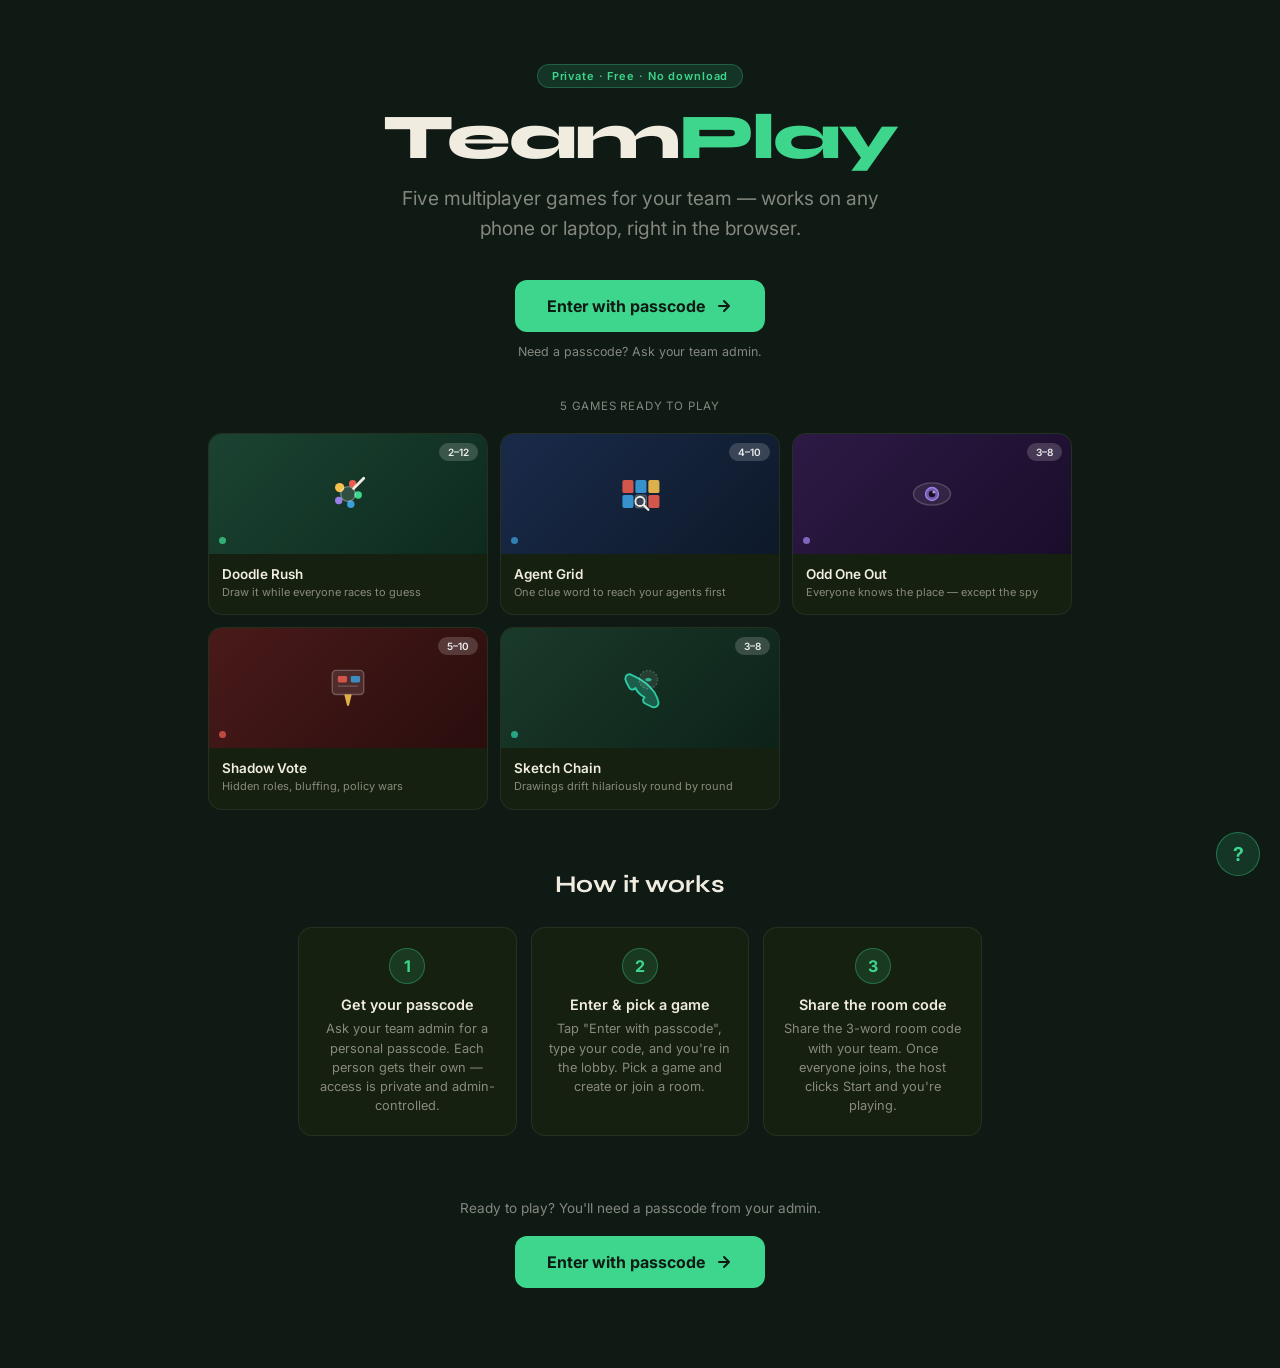
==== commit e1d27aca: "update" ====
--- a/index.html
+++ b/index.html
@@ -205,7 +205,27 @@
     }
     .bottom-cta p { color: var(--chalk-dim); font-size: 0.85rem; margin-bottom: 20px; }
 
-    /* ---- Responsive ---- */
+    /* ---- Animated background ---- */
+    .bg-particles {
+      position: fixed;
+      inset: 0;
+      pointer-events: none;
+      z-index: 0;
+      overflow: hidden;
+    }
+    .particle {
+      position: absolute;
+      border-radius: 50%;
+      opacity: 0;
+      animation: floatUp linear infinite;
+    }
+    @keyframes floatUp {
+      0%   { transform: translateY(0) scale(1); opacity: 0; }
+      10%  { opacity: 0.6; }
+      90%  { opacity: 0.3; }
+      100% { transform: translateY(-100vh) scale(0.5); opacity: 0; }
+    }
+    .hero, .games-section, .how-section, .bottom-cta { position: relative; z-index: 1; }
     @media (max-width: 640px) {
       .hero { padding: 48px 16px 32px; }
       .games-grid { grid-template-columns: repeat(2,1fr); gap:10px; }
@@ -218,8 +238,10 @@
       .games-grid { grid-template-columns: 1fr; }
     }
   </style>
+  <link rel="stylesheet" href="css/help.css" />
 </head>
-<body>
+<body data-page="landing">
+<div class="bg-particles" id="particles"></div>
 
 <!-- Hero -->
 <div class="hero">
@@ -378,5 +400,24 @@
   </a>
 </div>
 
+  <script type="module" src="js/help.js"></script>
+  <script>
+    const colors = ["#3dd68c","#3a9edc","#9b7fe8","#e85d4e","#2dcaa5","#f2c14e"];
+    const container = document.getElementById("particles");
+    for (let i = 0; i < 22; i++) {
+      const p = document.createElement("div");
+      p.className = "particle";
+      const size = 4 + Math.random() * 8;
+      p.style.cssText = `
+        width:${size}px; height:${size}px;
+        left:${Math.random()*100}%;
+        bottom:${-20 + Math.random()*20}%;
+        background:${colors[Math.floor(Math.random()*colors.length)]};
+        animation-duration:${8 + Math.random()*12}s;
+        animation-delay:${Math.random()*10}s;
+      `;
+      container.appendChild(p);
+    }
+  </script>
 </body>
 </html>
--- a/css/help.css
+++ b/css/help.css
@@ -0,0 +1,214 @@
+/* =========================================================
+   help.css — floating ? button + slide-out help panel
+   ========================================================= */
+
+/* Floating trigger button */
+.help-trigger {
+  position: fixed;
+  bottom: 24px;
+  right: 20px;
+  width: 44px;
+  height: 44px;
+  border-radius: 50%;
+  background: rgba(61,214,140,0.15);
+  border: 1.5px solid rgba(61,214,140,0.4);
+  color: #3dd68c;
+  font-size: 1.2rem;
+  font-weight: 700;
+  font-family: "Inter", sans-serif;
+  cursor: pointer;
+  display: flex;
+  align-items: center;
+  justify-content: center;
+  z-index: 900;
+  transition: background 0.15s, transform 0.15s;
+  backdrop-filter: blur(6px);
+}
+.help-trigger:hover { background: rgba(61,214,140,0.28); transform: scale(1.08); }
+
+/* Overlay */
+.help-overlay {
+  position: fixed;
+  inset: 0;
+  background: rgba(0,0,0,0.5);
+  z-index: 910;
+  opacity: 0;
+  pointer-events: none;
+  transition: opacity 0.25s;
+}
+.help-overlay.open { opacity: 1; pointer-events: all; }
+
+/* Panel */
+.help-panel {
+  position: fixed;
+  top: 0;
+  right: 0;
+  bottom: 0;
+  width: min(420px, 100vw);
+  background: #0f1a14;
+  border-left: 1px solid rgba(255,255,255,0.09);
+  z-index: 920;
+  display: flex;
+  flex-direction: column;
+  transform: translateX(100%);
+  transition: transform 0.28s cubic-bezier(0.4,0,0.2,1);
+  overflow: hidden;
+}
+.help-panel.open { transform: translateX(0); }
+
+/* Panel header */
+.help-header {
+  display: flex;
+  align-items: center;
+  justify-content: space-between;
+  padding: 18px 20px 0;
+  flex-shrink: 0;
+}
+.help-title {
+  font-family: "Syne", sans-serif;
+  font-size: 1.2rem;
+  font-weight: 700;
+  color: #f0ece0;
+}
+.help-close {
+  width: 32px; height: 32px;
+  border-radius: 8px;
+  background: rgba(255,255,255,0.07);
+  border: none;
+  color: #f0ece0;
+  font-size: 1rem;
+  cursor: pointer;
+  display: flex; align-items: center; justify-content: center;
+  transition: background 0.12s;
+}
+.help-close:hover { background: rgba(255,255,255,0.14); }
+
+/* Tabs */
+.help-tabs {
+  display: flex;
+  gap: 4px;
+  padding: 14px 20px 0;
+  flex-shrink: 0;
+  border-bottom: 1px solid rgba(255,255,255,0.07);
+}
+.help-tab {
+  padding: 8px 14px;
+  border-radius: 8px 8px 0 0;
+  font-size: 0.82rem;
+  font-weight: 600;
+  font-family: inherit;
+  border: none;
+  background: transparent;
+  color: rgba(240,236,224,0.45);
+  cursor: pointer;
+  transition: color 0.12s, background 0.12s;
+}
+.help-tab:hover { color: rgba(240,236,224,0.8); }
+.help-tab.active {
+  color: #3dd68c;
+  background: rgba(61,214,140,0.1);
+  border-bottom: 2px solid #3dd68c;
+}
+.help-tab.admin-tab { color: rgba(242,193,78,0.6); }
+.help-tab.admin-tab.active { color: #f2c14e; background: rgba(242,193,78,0.1); border-bottom-color: #f2c14e; }
+
+/* Scrollable content */
+.help-body {
+  flex: 1;
+  overflow-y: auto;
+  padding: 20px;
+  -webkit-overflow-scrolling: touch;
+}
+.help-body::-webkit-scrollbar { width: 4px; }
+.help-body::-webkit-scrollbar-track { background: transparent; }
+.help-body::-webkit-scrollbar-thumb { background: rgba(255,255,255,0.15); border-radius: 2px; }
+
+.help-section { display: none; }
+.help-section.active { display: block; }
+
+/* Content typography */
+.help-game-badge {
+  display: inline-flex;
+  align-items: center;
+  gap: 8px;
+  font-size: 0.75rem;
+  font-weight: 600;
+  letter-spacing: 0.06em;
+  color: #3dd68c;
+  background: rgba(61,214,140,0.1);
+  border: 1px solid rgba(61,214,140,0.25);
+  border-radius: 20px;
+  padding: 3px 12px;
+  margin-bottom: 14px;
+}
+.help-h { font-size: 1rem; font-weight: 600; color: #f0ece0; margin: 18px 0 8px; }
+.help-h:first-child { margin-top: 0; }
+.help-p { font-size: 0.85rem; color: rgba(240,236,224,0.65); line-height: 1.65; margin-bottom: 10px; }
+.help-ul { list-style: none; padding: 0; margin: 0 0 12px; display: flex; flex-direction: column; gap: 7px; }
+.help-ul li {
+  font-size: 0.83rem;
+  color: rgba(240,236,224,0.65);
+  line-height: 1.5;
+  padding-left: 18px;
+  position: relative;
+}
+.help-ul li::before { content: "→"; position: absolute; left: 0; color: #3dd68c; font-size: 0.75rem; top: 1px; }
+
+.help-rule-block {
+  background: rgba(255,255,255,0.04);
+  border: 1px solid rgba(255,255,255,0.07);
+  border-radius: 10px;
+  padding: 14px;
+  margin-bottom: 12px;
+}
+.help-rule-title { font-size: 0.82rem; font-weight: 600; color: #f0ece0; margin-bottom: 6px; }
+.help-rule-desc  { font-size: 0.8rem; color: rgba(240,236,224,0.6); line-height: 1.55; }
+
+.help-win-block {
+  border-radius: 8px;
+  padding: 10px 14px;
+  margin-bottom: 8px;
+  font-size: 0.82rem;
+  line-height: 1.5;
+}
+.help-win-green { background: rgba(61,214,140,0.1); border: 1px solid rgba(61,214,140,0.2); color: #3dd68c; }
+.help-win-red   { background: rgba(232,93,78,0.1); border: 1px solid rgba(232,93,78,0.2); color: #e85d4e; }
+
+.help-tip {
+  background: rgba(242,193,78,0.08);
+  border: 1px solid rgba(242,193,78,0.2);
+  border-radius: 8px;
+  padding: 10px 14px;
+  font-size: 0.8rem;
+  color: #f2c14e;
+  line-height: 1.5;
+  margin-bottom: 10px;
+}
+.help-tip strong { font-weight: 600; }
+
+.help-divider { height: 1px; background: rgba(255,255,255,0.07); margin: 18px 0; }
+
+/* Admin section specific */
+.admin-step {
+  display: flex;
+  gap: 12px;
+  margin-bottom: 14px;
+  align-items: flex-start;
+}
+.admin-step-num {
+  width: 28px; height: 28px; border-radius: 50%;
+  background: rgba(242,193,78,0.15);
+  border: 1px solid rgba(242,193,78,0.3);
+  color: #f2c14e;
+  font-size: 0.8rem; font-weight: 700;
+  display: flex; align-items: center; justify-content: center;
+  flex-shrink: 0;
+}
+.admin-step-text { flex: 1; }
+.admin-step-title { font-size: 0.85rem; font-weight: 600; color: #f0ece0; margin-bottom: 4px; }
+.admin-step-desc  { font-size: 0.8rem; color: rgba(240,236,224,0.6); line-height: 1.5; }
+
+@media (max-width: 480px) {
+  .help-panel { width: 100vw; border-left: none; }
+  .help-trigger { bottom: 16px; right: 14px; }
+}
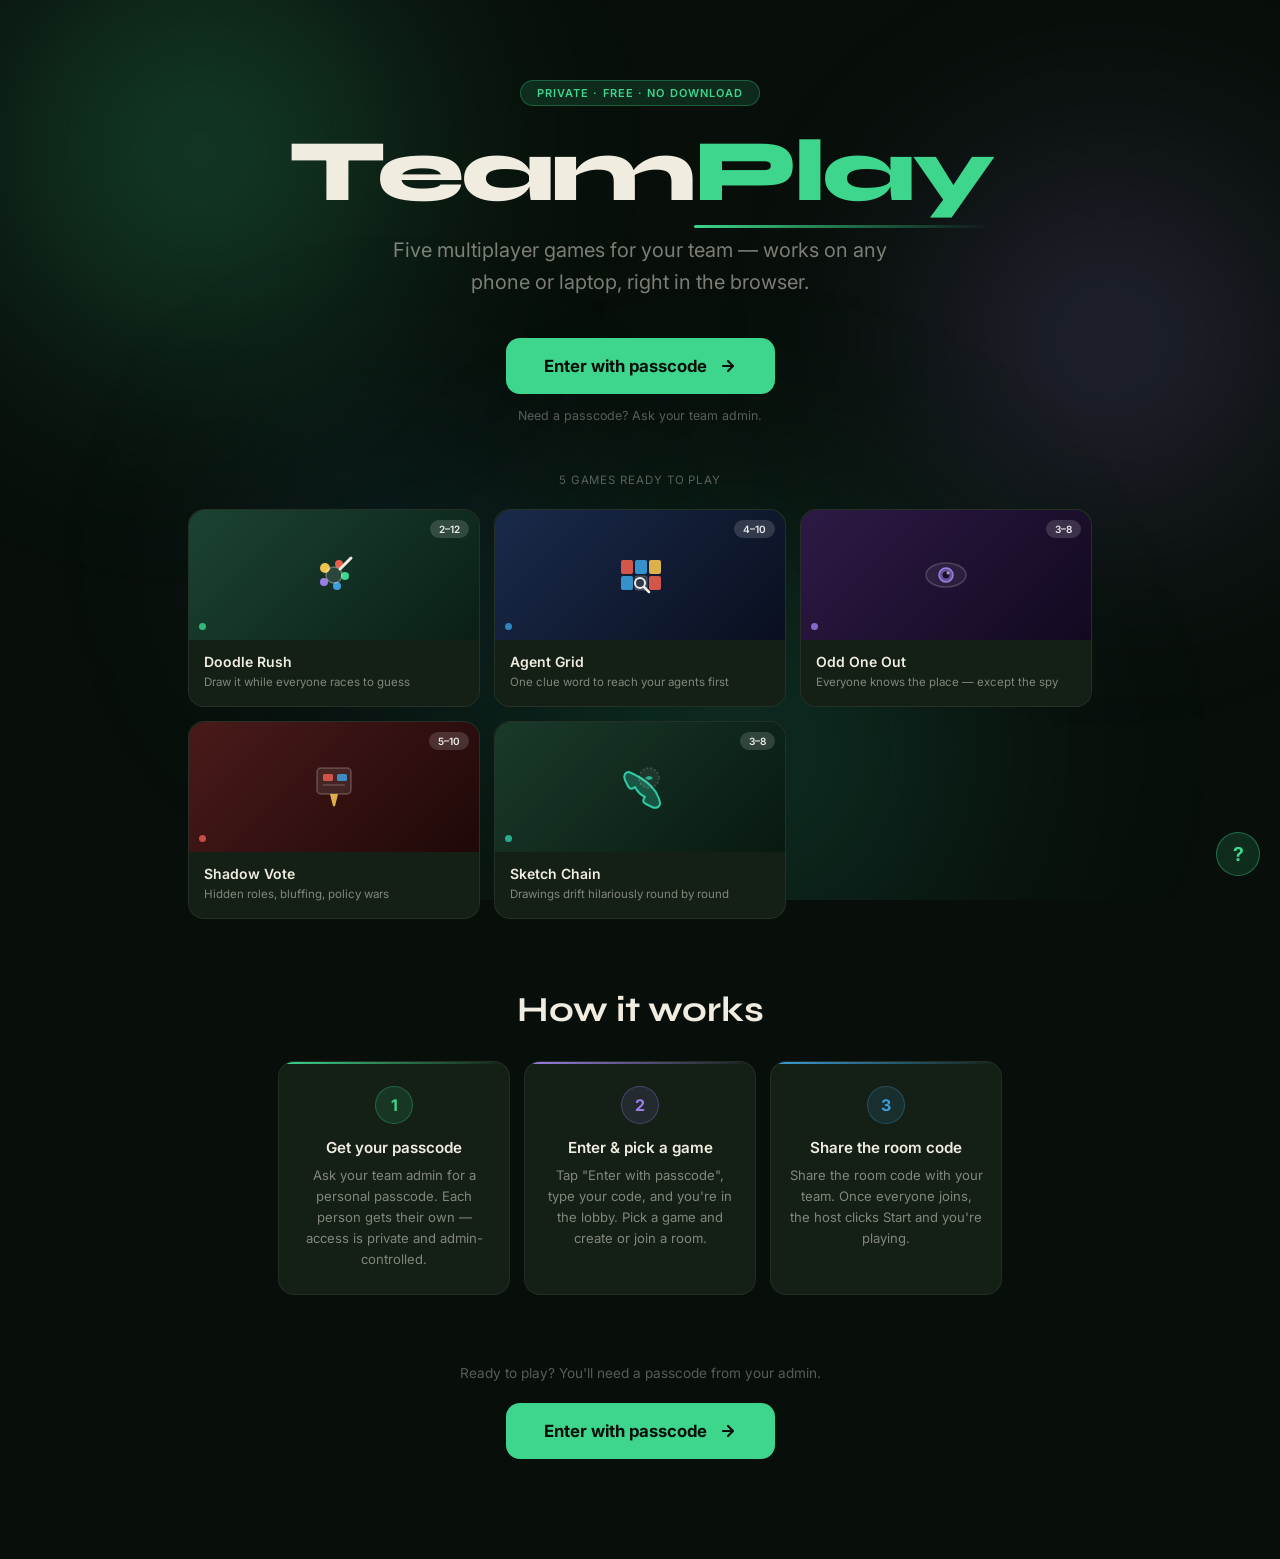
==== commit 7a96f1a8: "2d" ====
--- a/index.html
+++ b/index.html
@@ -6,173 +6,359 @@
   <title>TeamPlay — Private Games for Your Team</title>
   <link rel="preconnect" href="https://fonts.googleapis.com"/>
   <link href="https://fonts.googleapis.com/css2?family=Syne:wght@700;800&family=Inter:wght@400;500;600;700&display=swap" rel="stylesheet"/>
+  <link rel="stylesheet" href="css/help.css"/>
   <style>
     *, *::before, *::after { box-sizing: border-box; margin: 0; padding: 0; }
-    @media (prefers-reduced-motion: reduce) { *, *::before, *::after { animation: none !important; } }
+    @media (prefers-reduced-motion: reduce) {
+      *, *::before, *::after { animation: none !important; transition: none !important; }
+    }
 
     :root {
-      --bg: #0f1a14; --surface: #162010; --chalk: #f0ece0;
-      --chalk-dim: rgba(240,236,224,0.52); --accent: #3dd68c;
-      --accent-dim: rgba(61,214,140,0.14); --radius: 14px;
-    }
+      --bg: #080f0a;
+      --surface: #0f1a10;
+      --surface2: #142016;
+      --chalk: #f0ece0;
+      --chalk-dim: rgba(240,236,224,0.5);
+      --accent: #3dd68c;
+      --accent-dim: rgba(61,214,140,0.14);
+      --radius: 16px;
+    }
+
+    html { scroll-behavior: smooth; }
 
     body {
       background: var(--bg);
       font-family: "Inter", system-ui, sans-serif;
       color: var(--chalk);
       min-height: 100vh;
-    }
-
-    /* ---- Hero ---- */
+      overflow-x: hidden;
+    }
+
+    /* =============================================
+       AURORA BACKGROUND
+       ============================================= */
+    .aurora {
+      position: fixed;
+      inset: 0;
+      z-index: 0;
+      pointer-events: none;
+      overflow: hidden;
+    }
+    .aurora-blob {
+      position: absolute;
+      border-radius: 50%;
+      filter: blur(100px);
+      will-change: transform;
+    }
+    .ab1 {
+      width: 600px; height: 600px;
+      top: -150px; left: -100px;
+      background: radial-gradient(circle, rgba(61,214,140,0.32) 0%, transparent 70%);
+      animation: drift1 18s ease-in-out infinite;
+    }
+    .ab2 {
+      width: 500px; height: 500px;
+      top: 10%; right: -80px;
+      background: radial-gradient(circle, rgba(155,127,232,0.28) 0%, transparent 70%);
+      animation: drift2 22s ease-in-out infinite;
+    }
+    .ab3 {
+      width: 700px; height: 700px;
+      bottom: -200px; left: 30%;
+      background: radial-gradient(circle, rgba(45,202,165,0.22) 0%, transparent 70%);
+      animation: drift3 26s ease-in-out infinite;
+    }
+    .ab4 {
+      width: 400px; height: 400px;
+      top: 40%; left: 15%;
+      background: radial-gradient(circle, rgba(58,158,220,0.18) 0%, transparent 70%);
+      animation: drift4 20s ease-in-out infinite;
+    }
+
+    @keyframes drift1 {
+      0%,100% { transform: translate(0,0) scale(1); }
+      33%      { transform: translate(60px,-80px) scale(1.12); }
+      66%      { transform: translate(-30px,50px) scale(0.92); }
+    }
+    @keyframes drift2 {
+      0%,100% { transform: translate(0,0) scale(1); }
+      40%      { transform: translate(-70px,60px) scale(1.08); }
+      70%      { transform: translate(40px,-40px) scale(0.95); }
+    }
+    @keyframes drift3 {
+      0%,100% { transform: translate(0,0) scale(1); }
+      50%      { transform: translate(-50px,-70px) scale(1.1); }
+    }
+    @keyframes drift4 {
+      0%,100% { transform: translate(0,0) scale(1); }
+      30%      { transform: translate(80px,40px) scale(1.15); }
+      70%      { transform: translate(-40px,-30px) scale(0.9); }
+    }
+
+    /* Content sits above aurora */
+    .content { position: relative; z-index: 1; }
+
+    /* =============================================
+       HERO
+       ============================================= */
     .hero {
       text-align: center;
-      padding: 64px 20px 40px;
+      padding: 80px 20px 50px;
+      max-width: 760px;
+      margin: 0 auto;
     }
     .hero-badge {
       display: inline-block;
       font-size: 11px;
       font-weight: 600;
-      letter-spacing: 0.08em;
+      letter-spacing: 0.1em;
+      text-transform: uppercase;
       color: var(--accent);
       background: var(--accent-dim);
-      border: 1px solid rgba(61,214,140,0.28);
+      border: 1px solid rgba(61,214,140,0.3);
       border-radius: 20px;
-      padding: 4px 14px;
-      margin-bottom: 18px;
+      padding: 5px 16px;
+      margin-bottom: 22px;
+      opacity: 0;
+      animation: fadeUp 0.6s ease-out 0.1s forwards;
     }
     .hero-brand {
       font-family: "Syne", sans-serif;
-      font-size: clamp(2.4rem, 8vw, 4rem);
+      font-size: clamp(3rem, 10vw, 5.5rem);
       font-weight: 800;
-      letter-spacing: -0.03em;
+      letter-spacing: -0.04em;
       line-height: 1;
-      margin-bottom: 14px;
-    }
-    .hero-brand span { color: var(--accent); }
+      margin-bottom: 18px;
+      opacity: 0;
+      animation: fadeUp 0.7s ease-out 0.2s forwards;
+    }
+    .hero-brand span {
+      color: var(--accent);
+      position: relative;
+    }
+    /* Underline accent on "Play" */
+    .hero-brand span::after {
+      content: "";
+      position: absolute;
+      bottom: -4px; left: 0; right: 0;
+      height: 3px;
+      background: linear-gradient(90deg, var(--accent), transparent);
+      border-radius: 2px;
+    }
     .hero-sub {
-      font-size: clamp(1rem, 3vw, 1.2rem);
+      font-size: clamp(1rem, 3vw, 1.25rem);
       color: var(--chalk-dim);
-      max-width: 480px;
-      margin: 0 auto 36px;
-      line-height: 1.55;
+      max-width: 500px;
+      margin: 0 auto 40px;
+      line-height: 1.6;
+      opacity: 0;
+      animation: fadeUp 0.7s ease-out 0.3s forwards;
+    }
+
+    /* Magnetic CTA wrapper */
+    .cta-wrap {
+      display: inline-block;
+      opacity: 0;
+      animation: fadeUp 0.7s ease-out 0.4s forwards;
     }
     .hero-cta {
       display: inline-flex;
       align-items: center;
-      gap: 10px;
-      padding: 16px 32px;
+      gap: 12px;
+      padding: 18px 38px;
       background: var(--accent);
-      color: #0f1a14;
-      font-size: 1rem;
+      color: #080f0a;
+      font-size: 1.05rem;
       font-weight: 700;
       font-family: inherit;
       border: none;
-      border-radius: 12px;
+      border-radius: 14px;
       cursor: pointer;
       text-decoration: none;
-      transition: background 0.15s, transform 0.1s;
-    }
-    .hero-cta:hover { background: #52e8a4; }
-    .hero-cta:active { transform: scale(0.97); }
-    .hero-cta svg { flex-shrink: 0; }
-
+      position: relative;
+      overflow: hidden;
+      transition: box-shadow 0.25s, transform 0.18s;
+      box-shadow: 0 0 0 0 rgba(61,214,140,0);
+    }
+    .hero-cta:hover {
+      box-shadow: 0 0 40px 4px rgba(61,214,140,0.35), 0 8px 30px rgba(61,214,140,0.2);
+    }
+    /* Shimmer on CTA */
+    .hero-cta::after {
+      content: "";
+      position: absolute;
+      top: 0; left: -100%; bottom: 0;
+      width: 60%;
+      background: linear-gradient(90deg, transparent, rgba(255,255,255,0.3), transparent);
+      transform: skewX(-20deg);
+      animation: ctaShimmer 3.5s ease-in-out 1.2s infinite;
+    }
+    @keyframes ctaShimmer {
+      0%   { left: -100%; }
+      30%  { left: 130%; }
+      100% { left: 130%; }
+    }
     .hero-note {
       font-size: 0.78rem;
-      color: var(--chalk-dim);
-      margin-top: 12px;
-    }
-
-    /* ---- Games section ---- */
+      color: rgba(240,236,224,0.35);
+      margin-top: 14px;
+      opacity: 0;
+      animation: fadeUp 0.6s ease-out 0.5s forwards;
+    }
+
+    @keyframes fadeUp {
+      from { opacity: 0; transform: translateY(20px); }
+      to   { opacity: 1; transform: translateY(0); }
+    }
+
+    /* =============================================
+       GAME CARDS GRID
+       ============================================= */
     .games-section {
-      max-width: 900px;
+      max-width: 940px;
       margin: 0 auto;
-      padding: 0 18px 60px;
+      padding: 0 18px 70px;
     }
     .games-label {
       font-size: 0.72rem;
-      letter-spacing: 0.07em;
+      letter-spacing: 0.08em;
       text-transform: uppercase;
-      color: var(--chalk-dim);
+      color: rgba(240,236,224,0.35);
       text-align: center;
-      margin-bottom: 20px;
+      margin-bottom: 22px;
+      opacity: 0;
+      animation: fadeUp 0.6s ease-out 0.5s forwards;
     }
     .games-grid {
       display: grid;
       grid-template-columns: repeat(3, 1fr);
-      gap: 12px;
-    }
-
-    /* Game card (decorative — same animations as lobby) */
+      gap: 14px;
+    }
+
+    /* Card base — 3D tilt handled by JS */
     .game-card {
       border-radius: var(--radius);
+      overflow: visible; /* allow tilt to show shadow cleanly */
+      border: 1px solid rgba(255,255,255,0.07);
+      background: var(--surface2);
+      position: relative;
+      cursor: default;
+      opacity: 0;
+      transform: translateY(24px) scale(0.96);
+      animation: cardDeal 0.55s cubic-bezier(0.34,1.3,0.64,1) forwards;
+      transition: border-color 0.25s, box-shadow 0.3s;
+      transform-style: preserve-3d;
+    }
+    .game-card:nth-child(1) { animation-delay: 0.55s; }
+    .game-card:nth-child(2) { animation-delay: 0.65s; }
+    .game-card:nth-child(3) { animation-delay: 0.75s; }
+    .game-card:nth-child(4) { animation-delay: 0.85s; }
+    .game-card:nth-child(5) { animation-delay: 0.95s; }
+
+    @keyframes cardDeal {
+      to { opacity: 1; transform: translateY(0) scale(1); }
+    }
+
+    /* Inner wrapper clips art but allows outer tilt shadow */
+    .card-inner {
+      border-radius: var(--radius);
       overflow: hidden;
-      border: 1.5px solid rgba(255,255,255,0.07);
-      background: var(--surface);
-      opacity: 0;
-      transform: translateY(16px);
-      animation: cardEnter 0.4s ease-out forwards;
-    }
-    .game-card:nth-child(1) { animation-delay: 0.1s; }
-    .game-card:nth-child(2) { animation-delay: 0.17s; }
-    .game-card:nth-child(3) { animation-delay: 0.24s; }
-    .game-card:nth-child(4) { animation-delay: 0.31s; }
-    .game-card:nth-child(5) { animation-delay: 0.38s; }
-    @keyframes cardEnter { to { opacity: 1; transform: translateY(0); } }
-
+      position: relative;
+    }
+
+    /* Shimmer sweep — fires once after card enters */
+    .card-inner::after {
+      content: "";
+      position: absolute;
+      inset: 0;
+      background: linear-gradient(105deg,
+        transparent 30%,
+        rgba(255,255,255,0.12) 50%,
+        transparent 70%
+      );
+      transform: translateX(-100%);
+      animation: cardShimmer 0.7s ease-out forwards;
+      pointer-events: none;
+    }
+    .game-card:nth-child(1) .card-inner::after { animation-delay: 1.1s; }
+    .game-card:nth-child(2) .card-inner::after { animation-delay: 1.2s; }
+    .game-card:nth-child(3) .card-inner::after { animation-delay: 1.3s; }
+    .game-card:nth-child(4) .card-inner::after { animation-delay: 1.4s; }
+    .game-card:nth-child(5) .card-inner::after { animation-delay: 1.5s; }
+    @keyframes cardShimmer {
+      from { transform: translateX(-100%); }
+      to   { transform: translateX(200%); }
+    }
+
+    /* Art panels */
     .card-art {
-      height: 120px;
+      height: 130px;
       display: flex; align-items: center; justify-content: center;
       position: relative; overflow: hidden;
     }
-    .ca-skribbl   { background: linear-gradient(135deg,#1b4332,#0d2a1e); }
-    .ca-codenames { background: linear-gradient(135deg,#1a2a4a,#0d1929); }
-    .ca-spyfall   { background: linear-gradient(135deg,#2d1a45,#1a0d2a); }
-    .ca-sh        { background: linear-gradient(135deg,#4a1a1a,#2a0d0d); }
-    .ca-gartic    { background: linear-gradient(135deg,#1a3a2a,#0d2219); }
-
+    .ca-skribbl   { background: linear-gradient(135deg,#1b4332 0%,#0a1f16 100%); }
+    .ca-codenames { background: linear-gradient(135deg,#1a2a4a 0%,#090f1f 100%); }
+    .ca-spyfall   { background: linear-gradient(135deg,#2d1a45 0%,#120920 100%); }
+    .ca-sh        { background: linear-gradient(135deg,#4a1a1a 0%,#1f0808 100%); }
+    .ca-gartic    { background: linear-gradient(135deg,#1a3a2a 0%,#081910 100%); }
+
+    /* Art icon — parallax depth on tilt */
     .art-icon {
       display: flex; align-items: center; justify-content: center;
-    }
-    .game-card[data-game="skribbl"]       .art-icon { animation: sway   3s ease-in-out infinite; }
+      transition: transform 0.12s ease-out;
+    }
+    .game-card[data-game="skribbl"]       .art-icon { animation: sway   3s   ease-in-out infinite; }
     .game-card[data-game="codenames"]     .art-icon { animation: bob    2.6s ease-in-out infinite; }
     .game-card[data-game="spyfall"]       .art-icon { animation: blink  2.8s ease-in-out infinite; }
     .game-card[data-game="secret_hitler"] .art-icon { animation: fan    3.5s ease-in-out infinite; }
     .game-card[data-game="gartic_phone"]  .art-icon { animation: wiggle 2.2s ease-in-out infinite; }
     @keyframes sway   { 0%,100%{transform:rotate(-7deg)} 50%{transform:rotate(7deg)} }
-    @keyframes bob    { 0%,100%{transform:translateY(0)} 50%{transform:translateY(-8px)} }
+    @keyframes bob    { 0%,100%{transform:translateY(0)} 50%{transform:translateY(-9px)} }
     @keyframes blink  { 0%,40%,60%,100%{transform:scale(1);opacity:1} 50%{transform:scale(0.82);opacity:.45} }
     @keyframes fan    { 0%,100%{transform:rotate(0)} 25%{transform:rotate(-12deg)} 75%{transform:rotate(12deg)} }
     @keyframes wiggle { 0%,100%{transform:rotate(0) translateX(0)} 20%{transform:rotate(-11deg) translateX(-4px)} 40%{transform:rotate(11deg) translateX(4px)} 60%{transform:rotate(-6deg) translateX(-2px)} 80%{transform:rotate(6deg) translateX(2px)} }
 
     .card-pip {
-      position: absolute; top: 9px; right: 9px;
+      position: absolute; top: 10px; right: 10px;
       font-size: 10px; font-weight: 600;
       padding: 3px 9px; border-radius: 20px;
-      background: rgba(255,255,255,0.17);
+      background: rgba(255,255,255,0.15);
       color: rgba(255,255,255,0.9);
       animation: breathe 3s ease-in-out infinite;
     }
-    @keyframes breathe { 0%,100%{opacity:.65} 50%{opacity:1} }
+    @keyframes breathe { 0%,100%{opacity:.6} 50%{opacity:1} }
+
     .ca-dot {
       position: absolute; bottom:10px; left:10px;
-      width:7px; height:7px; border-radius:50%; opacity:.75;
-    }
-    .card-info { padding: 12px 13px 14px; }
-    .card-title { font-size: 13.5px; font-weight: 600; margin-bottom: 3px; }
-    .card-desc  { font-size: 11px; color: var(--chalk-dim); line-height: 1.45; }
-
-    /* ---- How it works ---- */
+      width:7px; height:7px; border-radius:50%; opacity:.8;
+    }
+
+    .card-info { padding: 13px 15px 15px; background: var(--surface2); }
+    .card-title { font-size: 14px; font-weight: 600; color: var(--chalk); margin-bottom: 4px; }
+    .card-desc  { font-size: 11.5px; color: rgba(240,236,224,0.5); line-height: 1.45; }
+
+    /* Per-game tilt glow colours (applied dynamically by JS too) */
+    .game-card[data-game="skribbl"]       { --glow: rgba(61,214,140,0.22); }
+    .game-card[data-game="codenames"]     { --glow: rgba(58,158,220,0.22); }
+    .game-card[data-game="spyfall"]       { --glow: rgba(155,127,232,0.22); }
+    .game-card[data-game="secret_hitler"] { --glow: rgba(232,93,78,0.22); }
+    .game-card[data-game="gartic_phone"]  { --glow: rgba(45,202,165,0.22); }
+
+    /* =============================================
+       HOW IT WORKS
+       ============================================= */
     .how-section {
-      max-width: 720px;
-      margin: 0 auto 64px;
+      max-width: 760px;
+      margin: 0 auto 70px;
       padding: 0 18px;
+      text-align: center;
     }
     .how-title {
       font-family: "Syne", sans-serif;
-      font-size: 1.5rem;
+      font-size: clamp(1.6rem,4vw,2.2rem);
       font-weight: 700;
-      text-align: center;
-      margin-bottom: 28px;
+      margin-bottom: 30px;
+      color: var(--chalk);
     }
     .how-steps {
       display: grid;
@@ -180,244 +366,295 @@
       gap: 14px;
     }
     .how-step {
-      background: var(--surface);
+      background: var(--surface2);
       border-radius: var(--radius);
-      padding: 20px 16px;
-      border: 1px solid rgba(255,255,255,0.07);
-      text-align: center;
-    }
+      padding: 24px 18px;
+      border: 1px solid rgba(255,255,255,0.06);
+      position: relative;
+      overflow: hidden;
+    }
+    /* Subtle top gradient line per step */
+    .how-step:nth-child(1)::before { content:""; position:absolute; top:0;left:0;right:0;height:2px; background:linear-gradient(90deg,var(--accent),transparent); }
+    .how-step:nth-child(2)::before { content:""; position:absolute; top:0;left:0;right:0;height:2px; background:linear-gradient(90deg,#9b7fe8,transparent); }
+    .how-step:nth-child(3)::before { content:""; position:absolute; top:0;left:0;right:0;height:2px; background:linear-gradient(90deg,#3a9edc,transparent); }
+
     .how-num {
-      width: 36px; height: 36px; border-radius: 50%;
-      background: var(--accent-dim);
-      border: 1.5px solid rgba(61,214,140,0.35);
-      color: var(--accent);
+      width: 38px; height: 38px; border-radius: 50%;
+      display: flex; align-items: center; justify-content: center;
       font-weight: 700; font-size: 1rem;
-      display: flex; align-items: center; justify-content: center;
-      margin: 0 auto 12px;
-    }
-    .how-step-title { font-weight: 600; font-size: 0.9rem; margin-bottom: 6px; }
-    .how-step-desc  { font-size: 0.8rem; color: var(--chalk-dim); line-height: 1.5; }
-
-    /* ---- Bottom CTA ---- */
+      margin: 0 auto 14px;
+    }
+    .how-step:nth-child(1) .how-num { background:rgba(61,214,140,0.12); color:var(--accent); border:1px solid rgba(61,214,140,0.3); }
+    .how-step:nth-child(2) .how-num { background:rgba(155,127,232,0.12); color:#9b7fe8; border:1px solid rgba(155,127,232,0.3); }
+    .how-step:nth-child(3) .how-num { background:rgba(58,158,220,0.12); color:#3a9edc; border:1px solid rgba(58,158,220,0.3); }
+
+    .how-step-title { font-weight: 600; font-size: 0.95rem; margin-bottom: 8px; color: var(--chalk); }
+    .how-step-desc  { font-size: 0.82rem; color: var(--chalk-dim); line-height: 1.6; }
+
+    /* =============================================
+       BOTTOM CTA
+       ============================================= */
     .bottom-cta {
       text-align: center;
-      padding: 0 20px 80px;
-    }
-    .bottom-cta p { color: var(--chalk-dim); font-size: 0.85rem; margin-bottom: 20px; }
-
-    /* ---- Animated background ---- */
-    .bg-particles {
-      position: fixed;
-      inset: 0;
-      pointer-events: none;
-      z-index: 0;
-      overflow: hidden;
-    }
-    .particle {
-      position: absolute;
-      border-radius: 50%;
-      opacity: 0;
-      animation: floatUp linear infinite;
-    }
-    @keyframes floatUp {
-      0%   { transform: translateY(0) scale(1); opacity: 0; }
-      10%  { opacity: 0.6; }
-      90%  { opacity: 0.3; }
-      100% { transform: translateY(-100vh) scale(0.5); opacity: 0; }
-    }
-    .hero, .games-section, .how-section, .bottom-cta { position: relative; z-index: 1; }
+      padding: 0 20px 100px;
+    }
+    .bottom-cta p { color: rgba(240,236,224,0.35); font-size: 0.85rem; margin-bottom: 22px; }
+
+    /* =============================================
+       RESPONSIVE
+       ============================================= */
     @media (max-width: 640px) {
-      .hero { padding: 48px 16px 32px; }
+      .hero { padding: 60px 16px 36px; }
       .games-grid { grid-template-columns: repeat(2,1fr); gap:10px; }
       .card-art { height: 100px; }
       .how-steps { grid-template-columns: 1fr; gap: 10px; }
-      .how-step { display: flex; align-items: flex-start; gap: 14px; text-align: left; padding: 16px; }
-      .how-num { flex-shrink: 0; margin: 0; }
     }
     @media (max-width: 400px) {
       .games-grid { grid-template-columns: 1fr; }
     }
   </style>
-  <link rel="stylesheet" href="css/help.css" />
 </head>
 <body data-page="landing">
-<div class="bg-particles" id="particles"></div>
-
-<!-- Hero -->
-<div class="hero">
-  <div class="hero-badge">Private · Free · No download</div>
-  <h1 class="hero-brand">Team<span>Play</span></h1>
-  <p class="hero-sub">Five multiplayer games for your team — works on any phone or laptop, right in the browser.</p>
-  <a href="access.html" class="hero-cta">
-    Enter with passcode
-    <svg width="18" height="18" viewBox="0 0 18 18" fill="none"><path d="M4 9h10M9 4l5 5-5 5" stroke="#0f1a14" stroke-width="2" stroke-linecap="round" stroke-linejoin="round"/></svg>
-  </a>
-  <p class="hero-note">Need a passcode? Ask your team admin.</p>
+
+<!-- Aurora -->
+<div class="aurora">
+  <div class="aurora-blob ab1"></div>
+  <div class="aurora-blob ab2"></div>
+  <div class="aurora-blob ab3"></div>
+  <div class="aurora-blob ab4"></div>
 </div>
 
-<!-- Games showcase -->
-<div class="games-section">
-  <p class="games-label">5 games ready to play</p>
-  <div class="games-grid">
-
-    <div class="game-card" data-game="skribbl">
-      <div class="card-art ca-skribbl">
-        <span class="art-icon">
-          <svg width="50" height="50" viewBox="0 0 54 54" fill="none">
-            <circle cx="18" cy="20" r="5" fill="#f2c14e"/><circle cx="32" cy="16" r="4" fill="#e85d4e"/>
-            <circle cx="38" cy="28" r="4" fill="#3dd68c"/><circle cx="30" cy="38" r="4" fill="#3a9edc"/>
-            <circle cx="17" cy="34" r="4" fill="#9b7fe8"/>
-            <ellipse cx="27" cy="27" rx="8" ry="8" fill="rgba(255,255,255,0.12)" stroke="rgba(255,255,255,0.3)" stroke-width="1.5"/>
-            <line x1="33" y1="21" x2="44" y2="10" stroke="#f0ece0" stroke-width="3" stroke-linecap="round"/>
-          </svg>
-        </span>
-        <span class="card-pip">2–12</span>
-        <div class="ca-dot" style="background:#3dd68c"></div>
-      </div>
-      <div class="card-info">
-        <p class="card-title">Doodle Rush</p>
-        <p class="card-desc">Draw it while everyone races to guess</p>
-      </div>
+<div class="content">
+
+  <!-- Hero -->
+  <div class="hero">
+    <div class="hero-badge">Private · Free · No download</div>
+    <h1 class="hero-brand">Team<span>Play</span></h1>
+    <p class="hero-sub">Five multiplayer games for your team — works on any phone or laptop, right in the browser.</p>
+    <div class="cta-wrap" id="cta-wrap">
+      <a href="access.html" class="hero-cta" id="hero-cta">
+        Enter with passcode
+        <svg width="18" height="18" viewBox="0 0 18 18" fill="none">
+          <path d="M4 9h10M9 4l5 5-5 5" stroke="#080f0a" stroke-width="2.2" stroke-linecap="round" stroke-linejoin="round"/>
+        </svg>
+      </a>
     </div>
-
-    <div class="game-card" data-game="codenames">
-      <div class="card-art ca-codenames">
-        <span class="art-icon">
-          <svg width="50" height="50" viewBox="0 0 54 54" fill="none">
-            <rect x="8" y="12" width="12" height="14" rx="2" fill="#e85d4e" opacity=".9"/>
-            <rect x="22" y="12" width="12" height="14" rx="2" fill="#3a9edc" opacity=".9"/>
-            <rect x="36" y="12" width="12" height="14" rx="2" fill="#f2c14e" opacity=".9"/>
-            <rect x="8" y="28" width="12" height="14" rx="2" fill="#3a9edc" opacity=".9"/>
-            <rect x="22" y="28" width="12" height="14" rx="2" fill="rgba(255,255,255,0.15)" stroke="rgba(255,255,255,0.25)" stroke-width="1"/>
-            <rect x="36" y="28" width="12" height="14" rx="2" fill="#e85d4e" opacity=".9"/>
-            <circle cx="27" cy="35" r="5" fill="none" stroke="#f0ece0" stroke-width="2"/>
-            <line x1="31" y1="39" x2="36" y2="44" stroke="#f0ece0" stroke-width="2.5" stroke-linecap="round"/>
-          </svg>
-        </span>
-        <span class="card-pip">4–10</span>
-        <div class="ca-dot" style="background:#3a9edc"></div>
-      </div>
-      <div class="card-info">
-        <p class="card-title">Agent Grid</p>
-        <p class="card-desc">One clue word to reach your agents first</p>
-      </div>
+    <p class="hero-note">Need a passcode? Ask your team admin.</p>
+  </div>
+
+  <!-- Games -->
+  <div class="games-section">
+    <p class="games-label">5 games ready to play</p>
+    <div class="games-grid" id="games-grid">
+
+      <div class="game-card" data-game="skribbl">
+        <div class="card-inner">
+          <div class="card-art ca-skribbl">
+            <span class="art-icon">
+              <svg width="54" height="54" viewBox="0 0 54 54" fill="none">
+                <circle cx="18" cy="20" r="5" fill="#f2c14e"/><circle cx="32" cy="16" r="4" fill="#e85d4e"/>
+                <circle cx="38" cy="28" r="4" fill="#3dd68c"/><circle cx="30" cy="38" r="4" fill="#3a9edc"/>
+                <circle cx="17" cy="34" r="4" fill="#9b7fe8"/>
+                <ellipse cx="27" cy="27" rx="8" ry="8" fill="rgba(255,255,255,0.1)" stroke="rgba(255,255,255,0.3)" stroke-width="1.5"/>
+                <line x1="33" y1="21" x2="44" y2="10" stroke="#f0ece0" stroke-width="3" stroke-linecap="round"/>
+              </svg>
+            </span>
+            <span class="card-pip">2–12</span>
+            <div class="ca-dot" style="background:#3dd68c"></div>
+          </div>
+          <div class="card-info">
+            <p class="card-title">Doodle Rush</p>
+            <p class="card-desc">Draw it while everyone races to guess</p>
+          </div>
+        </div>
+      </div>
+
+      <div class="game-card" data-game="codenames">
+        <div class="card-inner">
+          <div class="card-art ca-codenames">
+            <span class="art-icon">
+              <svg width="54" height="54" viewBox="0 0 54 54" fill="none">
+                <rect x="8" y="12" width="12" height="14" rx="2" fill="#e85d4e" opacity=".9"/>
+                <rect x="22" y="12" width="12" height="14" rx="2" fill="#3a9edc" opacity=".9"/>
+                <rect x="36" y="12" width="12" height="14" rx="2" fill="#f2c14e" opacity=".9"/>
+                <rect x="8" y="28" width="12" height="14" rx="2" fill="#3a9edc" opacity=".9"/>
+                <rect x="22" y="28" width="12" height="14" rx="2" fill="rgba(255,255,255,0.12)" stroke="rgba(255,255,255,0.22)" stroke-width="1"/>
+                <rect x="36" y="28" width="12" height="14" rx="2" fill="#e85d4e" opacity=".9"/>
+                <circle cx="27" cy="35" r="5" fill="none" stroke="#f0ece0" stroke-width="2"/>
+                <line x1="31" y1="39" x2="36" y2="44" stroke="#f0ece0" stroke-width="2.5" stroke-linecap="round"/>
+              </svg>
+            </span>
+            <span class="card-pip">4–10</span>
+            <div class="ca-dot" style="background:#3a9edc"></div>
+          </div>
+          <div class="card-info">
+            <p class="card-title">Agent Grid</p>
+            <p class="card-desc">One clue word to reach your agents first</p>
+          </div>
+        </div>
+      </div>
+
+      <div class="game-card" data-game="spyfall">
+        <div class="card-inner">
+          <div class="card-art ca-spyfall">
+            <span class="art-icon">
+              <svg width="54" height="54" viewBox="0 0 54 54" fill="none">
+                <ellipse cx="27" cy="27" rx="20" ry="12" fill="rgba(255,255,255,0.06)" stroke="rgba(255,255,255,0.18)" stroke-width="1.5"/>
+                <circle cx="27" cy="27" r="7" fill="rgba(155,127,232,0.55)" stroke="#9b7fe8" stroke-width="1.5"/>
+                <circle cx="27" cy="27" r="3.5" fill="#1a0d2a"/>
+                <circle cx="29" cy="25" r="1.5" fill="rgba(255,255,255,0.6)"/>
+              </svg>
+            </span>
+            <span class="card-pip">3–8</span>
+            <div class="ca-dot" style="background:#9b7fe8"></div>
+          </div>
+          <div class="card-info">
+            <p class="card-title">Odd One Out</p>
+            <p class="card-desc">Everyone knows the place — except the spy</p>
+          </div>
+        </div>
+      </div>
+
+      <div class="game-card" data-game="secret_hitler">
+        <div class="card-inner">
+          <div class="card-art ca-sh">
+            <span class="art-icon">
+              <svg width="54" height="54" viewBox="0 0 54 54" fill="none">
+                <rect x="10" y="8" width="34" height="26" rx="4" fill="rgba(255,255,255,0.08)" stroke="rgba(255,255,255,0.22)" stroke-width="1.5"/>
+                <rect x="16" y="14" width="10" height="7" rx="1.5" fill="#e85d4e" opacity=".85"/>
+                <rect x="30" y="14" width="10" height="7" rx="1.5" fill="#3a9edc" opacity=".85"/>
+                <line x1="16" y1="25" x2="38" y2="25" stroke="rgba(255,255,255,0.18)" stroke-width="1.5"/>
+                <path d="M24 34 L27 46 L30 34" stroke="#f2c14e" stroke-width="2" fill="#f2c14e" opacity=".9"/>
+              </svg>
+            </span>
+            <span class="card-pip">5–10</span>
+            <div class="ca-dot" style="background:#e85d4e"></div>
+          </div>
+          <div class="card-info">
+            <p class="card-title">Shadow Vote</p>
+            <p class="card-desc">Hidden roles, bluffing, policy wars</p>
+          </div>
+        </div>
+      </div>
+
+      <div class="game-card" data-game="gartic_phone">
+        <div class="card-inner">
+          <div class="card-art ca-gartic">
+            <span class="art-icon">
+              <svg width="54" height="54" viewBox="0 0 54 54" fill="none">
+                <path d="M16 12 C12 12 10 16 12 20 L15 26 C17 30 20 29 22 27 C24 31 28 35 32 37 C30 39 29 42 33 44 L39 47 C43 49 47 47 47 43 C47 43 46 34 38 26 C30 18 16 12 16 12Z" fill="rgba(45,202,165,0.28)" stroke="#2dcaa5" stroke-width="2" stroke-linejoin="round"/>
+                <circle cx="36" cy="18" r="10" fill="rgba(255,255,255,0.06)" stroke="rgba(255,255,255,0.18)" stroke-width="1.5" stroke-dasharray="2 2"/>
+                <path d="M32 18 Q36 14 40 18 Q36 22 32 18Z" fill="#2dcaa5" opacity=".8"/>
+              </svg>
+            </span>
+            <span class="card-pip">3–8</span>
+            <div class="ca-dot" style="background:#2dcaa5"></div>
+          </div>
+          <div class="card-info">
+            <p class="card-title">Sketch Chain</p>
+            <p class="card-desc">Drawings drift hilariously round by round</p>
+          </div>
+        </div>
+      </div>
+
     </div>
-
-    <div class="game-card" data-game="spyfall">
-      <div class="card-art ca-spyfall">
-        <span class="art-icon">
-          <svg width="50" height="50" viewBox="0 0 54 54" fill="none">
-            <ellipse cx="27" cy="27" rx="20" ry="12" fill="rgba(255,255,255,0.07)" stroke="rgba(255,255,255,0.2)" stroke-width="1.5"/>
-            <circle cx="27" cy="27" r="7" fill="rgba(155,127,232,0.6)" stroke="#9b7fe8" stroke-width="1.5"/>
-            <circle cx="27" cy="27" r="3.5" fill="#1a0d2a"/>
-            <circle cx="29" cy="25" r="1.5" fill="rgba(255,255,255,0.6)"/>
-          </svg>
-        </span>
-        <span class="card-pip">3–8</span>
-        <div class="ca-dot" style="background:#9b7fe8"></div>
-      </div>
-      <div class="card-info">
-        <p class="card-title">Odd One Out</p>
-        <p class="card-desc">Everyone knows the place — except the spy</p>
-      </div>
-    </div>
-
-    <div class="game-card" data-game="secret_hitler">
-      <div class="card-art ca-sh">
-        <span class="art-icon">
-          <svg width="50" height="50" viewBox="0 0 54 54" fill="none">
-            <rect x="10" y="8" width="34" height="26" rx="4" fill="rgba(255,255,255,0.1)" stroke="rgba(255,255,255,0.25)" stroke-width="1.5"/>
-            <rect x="16" y="14" width="10" height="7" rx="1.5" fill="#e85d4e" opacity=".85"/>
-            <rect x="30" y="14" width="10" height="7" rx="1.5" fill="#3a9edc" opacity=".85"/>
-            <line x1="16" y1="25" x2="38" y2="25" stroke="rgba(255,255,255,0.2)" stroke-width="1.5"/>
-            <path d="M24 34 L27 46 L30 34" stroke="#f2c14e" stroke-width="2" fill="#f2c14e" opacity=".9"/>
-          </svg>
-        </span>
-        <span class="card-pip">5–10</span>
-        <div class="ca-dot" style="background:#e85d4e"></div>
-      </div>
-      <div class="card-info">
-        <p class="card-title">Shadow Vote</p>
-        <p class="card-desc">Hidden roles, bluffing, policy wars</p>
-      </div>
-    </div>
-
-    <div class="game-card" data-game="gartic_phone">
-      <div class="card-art ca-gartic">
-        <span class="art-icon">
-          <svg width="50" height="50" viewBox="0 0 54 54" fill="none">
-            <path d="M16 12 C12 12 10 16 12 20 L15 26 C17 30 20 29 22 27 C24 31 28 35 32 37 C30 39 29 42 33 44 L39 47 C43 49 47 47 47 43 C47 43 46 34 38 26 C30 18 16 12 16 12Z" fill="rgba(45,202,165,0.3)" stroke="#2dcaa5" stroke-width="2" stroke-linejoin="round"/>
-            <circle cx="36" cy="18" r="10" fill="rgba(255,255,255,0.08)" stroke="rgba(255,255,255,0.2)" stroke-width="1.5" stroke-dasharray="2 2"/>
-            <path d="M32 18 Q36 14 40 18 Q36 22 32 18Z" fill="#2dcaa5" opacity=".8"/>
-          </svg>
-        </span>
-        <span class="card-pip">3–8</span>
-        <div class="ca-dot" style="background:#2dcaa5"></div>
-      </div>
-      <div class="card-info">
-        <p class="card-title">Sketch Chain</p>
-        <p class="card-desc">Drawings drift hilariously round by round</p>
-      </div>
-    </div>
-
   </div>
-</div>
-
-<!-- How it works -->
-<div class="how-section">
-  <h2 class="how-title">How it works</h2>
-  <div class="how-steps">
-    <div class="how-step">
-      <div class="how-num">1</div>
-      <div>
+
+  <!-- How it works -->
+  <div class="how-section">
+    <h2 class="how-title">How it works</h2>
+    <div class="how-steps">
+      <div class="how-step">
+        <div class="how-num">1</div>
         <p class="how-step-title">Get your passcode</p>
         <p class="how-step-desc">Ask your team admin for a personal passcode. Each person gets their own — access is private and admin-controlled.</p>
       </div>
-    </div>
-    <div class="how-step">
-      <div class="how-num">2</div>
-      <div>
-        <p class="how-step-title">Enter & pick a game</p>
+      <div class="how-step">
+        <div class="how-num">2</div>
+        <p class="how-step-title">Enter &amp; pick a game</p>
         <p class="how-step-desc">Tap "Enter with passcode", type your code, and you're in the lobby. Pick a game and create or join a room.</p>
       </div>
-    </div>
-    <div class="how-step">
-      <div class="how-num">3</div>
-      <div>
+      <div class="how-step">
+        <div class="how-num">3</div>
         <p class="how-step-title">Share the room code</p>
-        <p class="how-step-desc">Share the 3-word room code with your team. Once everyone joins, the host clicks Start and you're playing.</p>
+        <p class="how-step-desc">Share the room code with your team. Once everyone joins, the host clicks Start and you're playing.</p>
       </div>
     </div>
   </div>
-</div>
-
-<!-- Bottom CTA -->
-<div class="bottom-cta">
-  <p>Ready to play? You'll need a passcode from your admin.</p>
-  <a href="access.html" class="hero-cta">
-    Enter with passcode
-    <svg width="18" height="18" viewBox="0 0 18 18" fill="none"><path d="M4 9h10M9 4l5 5-5 5" stroke="#0f1a14" stroke-width="2" stroke-linecap="round" stroke-linejoin="round"/></svg>
-  </a>
-</div>
-
-  <script type="module" src="js/help.js"></script>
-  <script>
-    const colors = ["#3dd68c","#3a9edc","#9b7fe8","#e85d4e","#2dcaa5","#f2c14e"];
-    const container = document.getElementById("particles");
-    for (let i = 0; i < 22; i++) {
-      const p = document.createElement("div");
-      p.className = "particle";
-      const size = 4 + Math.random() * 8;
-      p.style.cssText = `
-        width:${size}px; height:${size}px;
-        left:${Math.random()*100}%;
-        bottom:${-20 + Math.random()*20}%;
-        background:${colors[Math.floor(Math.random()*colors.length)]};
-        animation-duration:${8 + Math.random()*12}s;
-        animation-delay:${Math.random()*10}s;
-      `;
-      container.appendChild(p);
-    }
-  </script>
+
+  <!-- Bottom CTA -->
+  <div class="bottom-cta">
+    <p>Ready to play? You'll need a passcode from your admin.</p>
+    <div class="cta-wrap">
+      <a href="access.html" class="hero-cta">
+        Enter with passcode
+        <svg width="18" height="18" viewBox="0 0 18 18" fill="none">
+          <path d="M4 9h10M9 4l5 5-5 5" stroke="#080f0a" stroke-width="2.2" stroke-linecap="round" stroke-linejoin="round"/>
+        </svg>
+      </a>
+    </div>
+  </div>
+
+</div><!-- /content -->
+
+<script>
+// ---- 3D Card Tilt ----
+const isMobile = window.matchMedia('(hover: none)').matches;
+
+if (!isMobile) {
+  document.querySelectorAll('.game-card').forEach(card => {
+    const icon = card.querySelector('.art-icon');
+    const inner = card.querySelector('.card-inner');
+
+    card.addEventListener('mousemove', e => {
+      const rect = card.getBoundingClientRect();
+      const x = (e.clientX - rect.left) / rect.width  - 0.5;
+      const y = (e.clientY - rect.top)  / rect.height - 0.5;
+
+      card.style.transform    = `perspective(700px) rotateY(${x * 16}deg) rotateX(${-y * 12}deg) translateY(-6px)`;
+      card.style.boxShadow    = `${-x * 20}px ${-y * 20}px 60px var(--glow, rgba(61,214,140,0.15))`;
+      card.style.borderColor  = 'rgba(255,255,255,0.18)';
+      if (icon) icon.style.transform = `translate(${x * -10}px, ${y * -10}px)`;
+    });
+
+    card.addEventListener('mouseleave', () => {
+      card.style.transition   = 'transform 0.5s cubic-bezier(0.34,1.2,0.64,1), box-shadow 0.4s, border-color 0.3s';
+      card.style.transform    = '';
+      card.style.boxShadow    = '';
+      card.style.borderColor  = '';
+      if (icon) {
+        icon.style.transition = 'transform 0.5s cubic-bezier(0.34,1.2,0.64,1)';
+        icon.style.transform  = '';
+      }
+      setTimeout(() => {
+        card.style.transition  = '';
+        if (icon) icon.style.transition = '';
+      }, 500);
+    });
+  });
+
+  // ---- Magnetic CTA button ----
+  document.querySelectorAll('.cta-wrap').forEach(wrap => {
+    const btn = wrap.querySelector('.hero-cta');
+    if (!btn) return;
+
+    wrap.addEventListener('mousemove', e => {
+      const rect = btn.getBoundingClientRect();
+      const x = e.clientX - rect.left - rect.width  / 2;
+      const y = e.clientY - rect.top  - rect.height / 2;
+      btn.style.transform  = `translate(${x * 0.28}px, ${y * 0.28}px)`;
+      btn.style.transition = 'transform 0.12s ease-out';
+    });
+
+    wrap.addEventListener('mouseleave', () => {
+      btn.style.transform  = '';
+      btn.style.transition = 'transform 0.5s cubic-bezier(0.34,1.56,0.64,1), box-shadow 0.25s';
+    });
+  });
+}
+</script>
+
+<link rel="stylesheet" href="css/help.css"/>
+<script type="module" src="js/help.js"></script>
 </body>
 </html>
